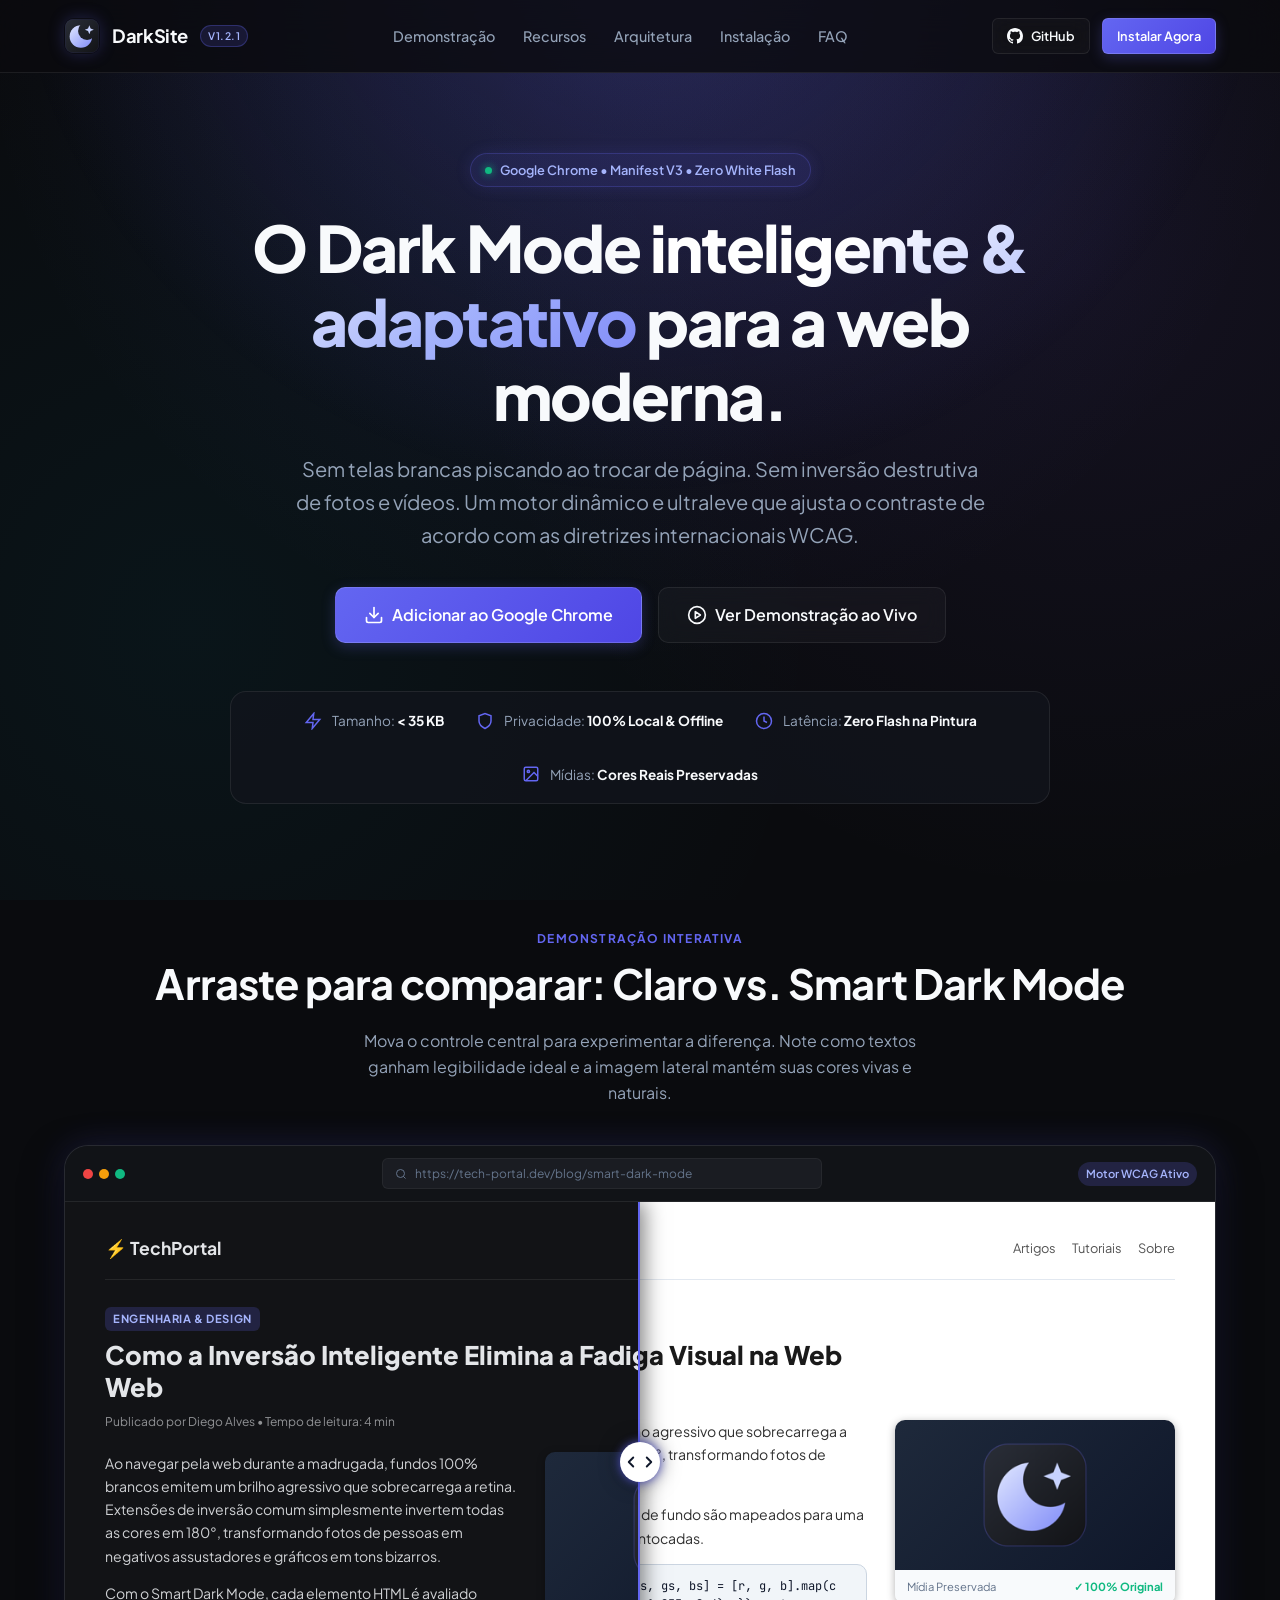
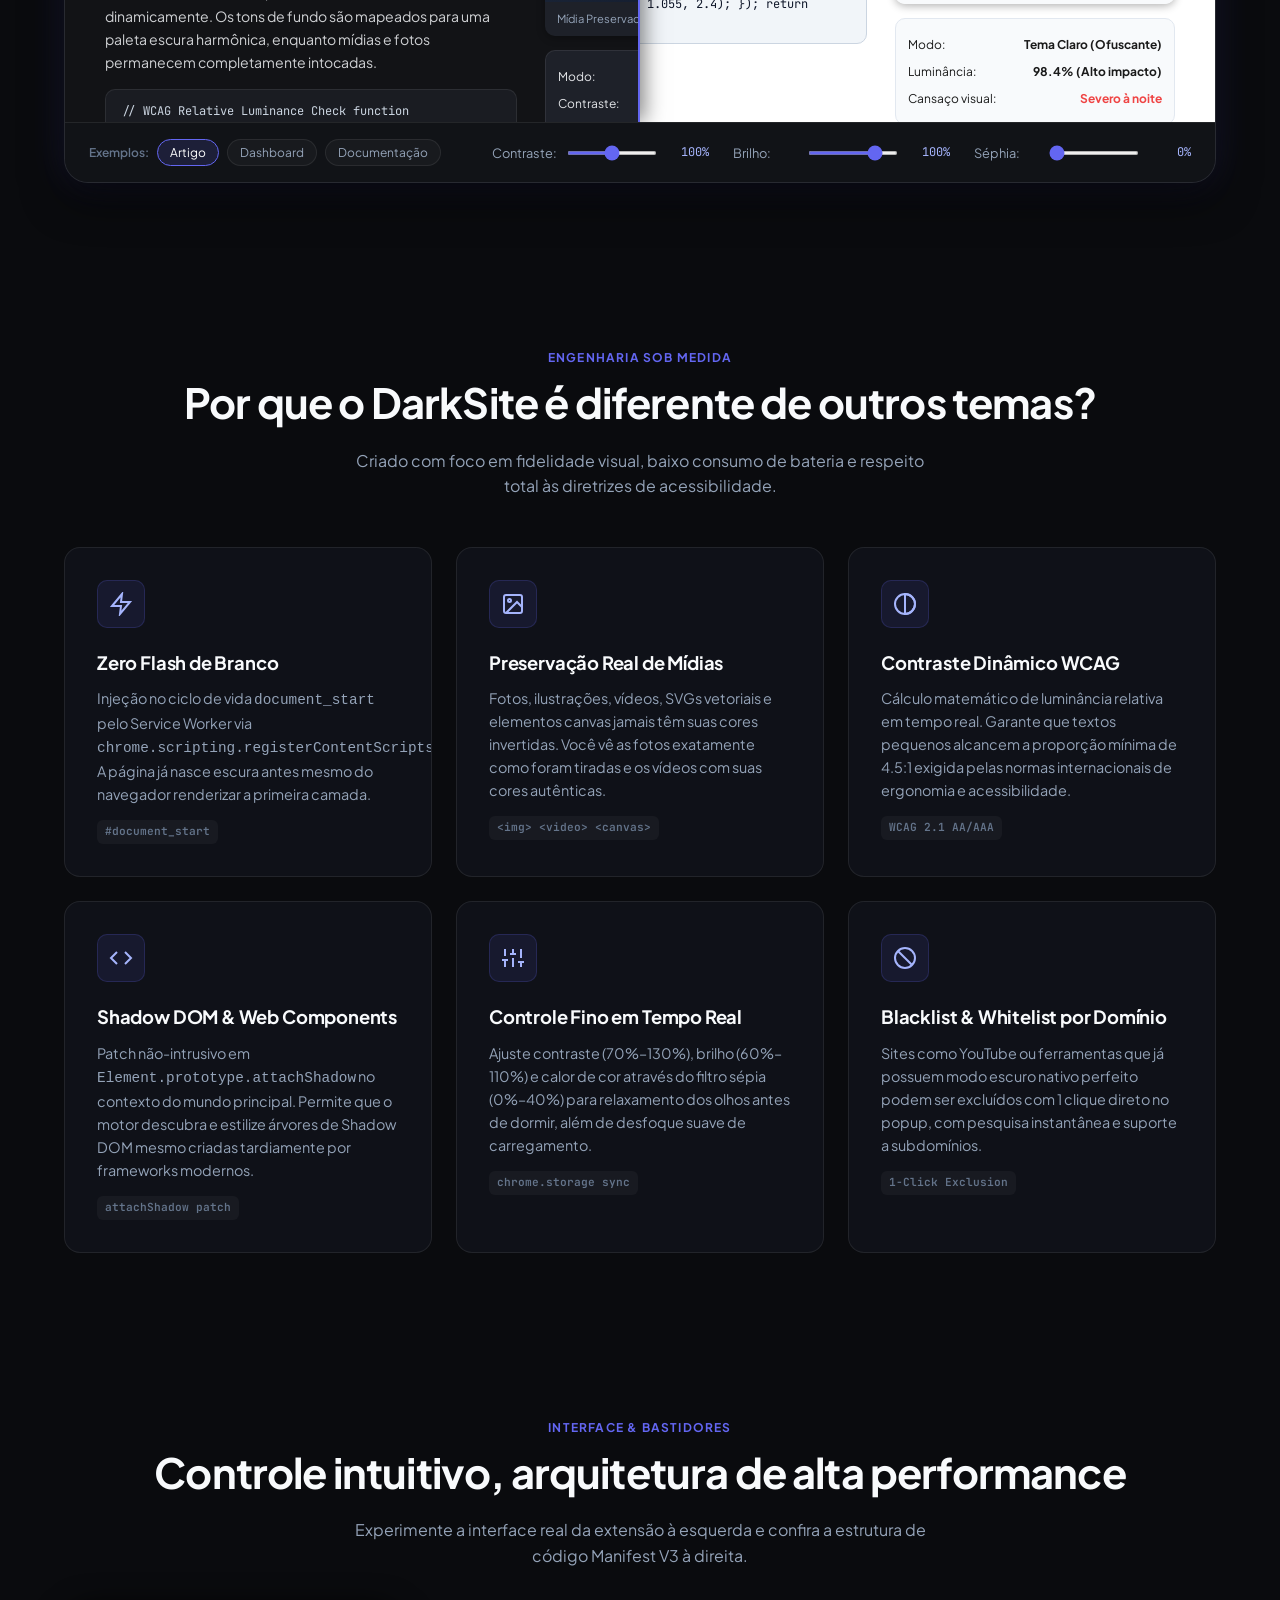
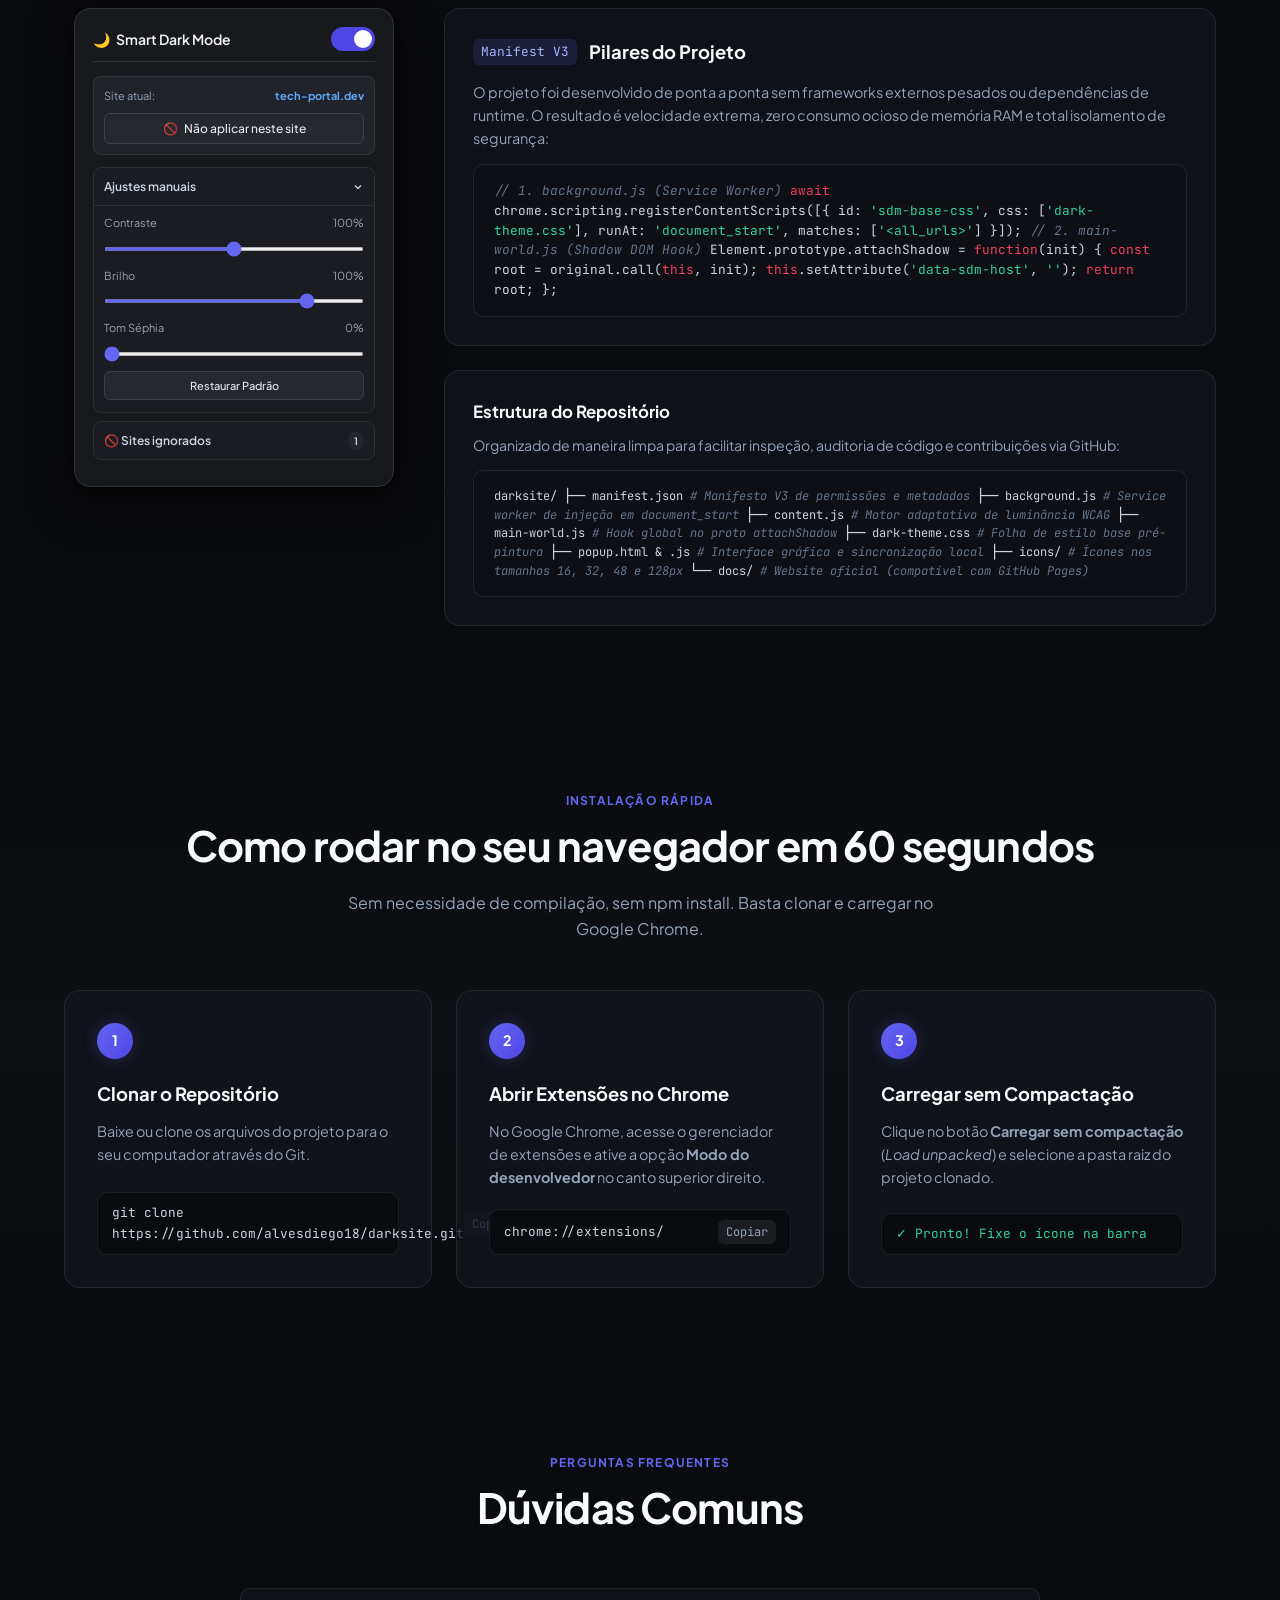
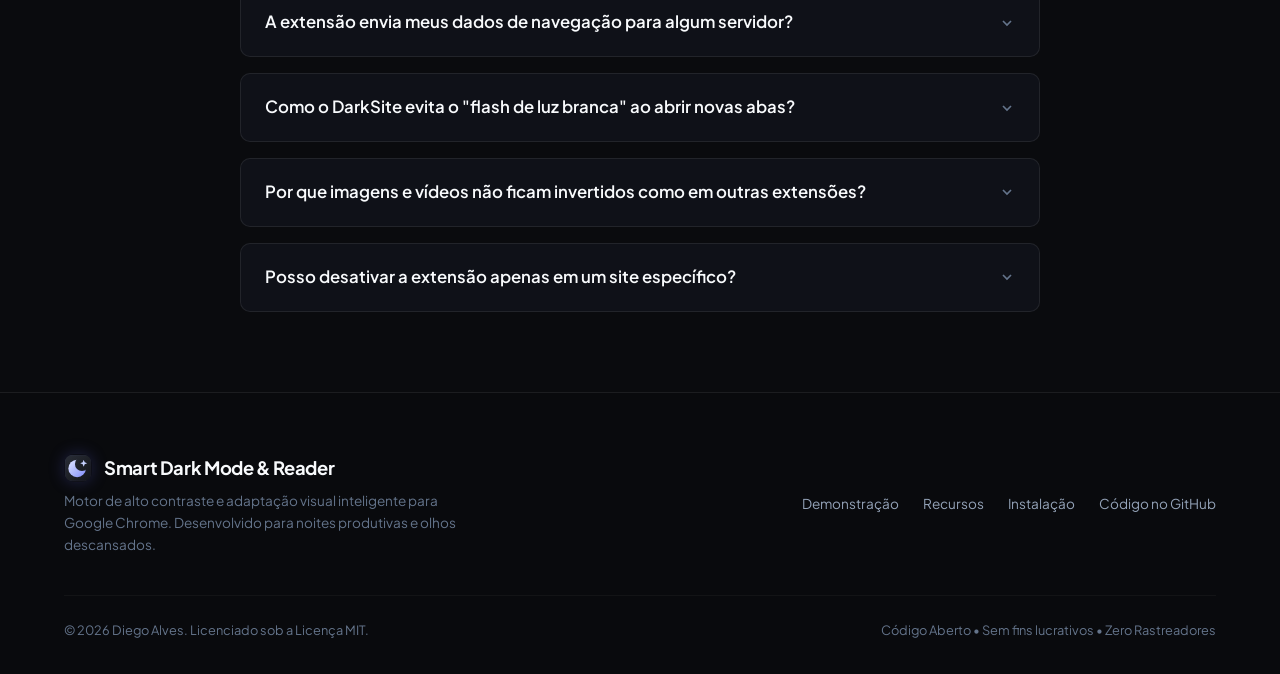
==== docs/index.html @ 8902ba66 "initial commit" ====
<!DOCTYPE html>
<html lang="pt-BR">
<head>
  <meta charset="UTF-8">
  <meta name="viewport" content="width=device-width, initial-scale=1.0">
  <title>Smart Dark Mode & Reader — O Dark Mode Inteligente para a Web</title>
  <meta name="description" content="Extensão para Google Chrome (Manifest V3) com motor de contraste adaptativo em tempo real. Preserva imagens, vídeos e mídias, garantindo conformidade WCAG e zero flash de branco.">
  <meta name="keywords" content="dark mode, chrome extension, manifest v3, modo escuro, leitor noturno, acessibilidade web, contraste wcag">
  <meta name="author" content="Diego Alves">
  <meta name="theme-color" content="#0a0b0e">

  <!-- Open Graph / Social Sharing -->
  <meta property="og:type" content="website">
  <meta property="og:title" content="Smart Dark Mode & Reader — Dark Mode Inteligente">
  <meta property="og:description" content="Navegação noturna sem agressão visual. Preserva fotos, vídeos e ícones com cores 100% naturais.">
  <meta property="og:image" content="assets/icon128.png">

  <!-- Favicon -->
  <link rel="icon" type="image/svg+xml" href="assets/icon.svg">
  <link rel="apple-touch-icon" href="assets/icon128.png">

  <!-- Typography -->
  <link rel="preconnect" href="https://fonts.googleapis.com">
  <link rel="preconnect" href="https://fonts.gstatic.com" crossorigin>
  <link href="https://fonts.googleapis.com/css2?family=JetBrains+Mono:wght@400;500;600&family=Plus+Jakarta+Sans:wght@400;500;600;700;800&display=swap" rel="stylesheet">

  <!-- Styles -->
  <link rel="stylesheet" href="styles.css">
</head>
<body>

  <!-- Ambient Light Effects -->
  <div class="ambient-glow" aria-hidden="true"></div>

  <!-- Header / Navigation -->
  <header class="site-header">
    <div class="container nav-container">
      <a href="#" class="brand-logo" aria-label="Smart Dark Mode Página Inicial">
        <img src="assets/icon.svg" alt="Ícone Smart Dark Mode" class="brand-icon">
        <span>DarkSite</span>
        <span class="brand-badge">v1.2.1</span>
      </a>

      <nav aria-label="Navegação Principal">
        <ul class="nav-links">
          <li><a href="#demo" class="nav-link">Demonstração</a></li>
          <li><a href="#recursos" class="nav-link">Recursos</a></li>
          <li><a href="#arquitetura" class="nav-link">Arquitetura</a></li>
          <li><a href="#instalacao" class="nav-link">Instalação</a></li>
          <li><a href="#faq" class="nav-link">FAQ</a></li>
        </ul>
      </nav>

      <div class="nav-actions">
        <a href="https://github.com/alvesdiego18/darksite" target="_blank" rel="noopener noreferrer" class="btn btn-secondary btn-sm" id="btn-github-nav">
          <svg width="16" height="16" viewBox="0 0 24 24" fill="currentColor" aria-hidden="true">
            <path d="M12 0C5.37 0 0 5.37 0 12c0 5.31 3.435 9.795 8.205 11.385.6.105.825-.255.825-.57 0-.285-.015-1.23-.015-2.235-3.015.555-3.795-.735-4.035-1.41-.135-.345-.72-1.41-1.23-1.695-.42-.225-1.02-.78-.015-.795.945-.015 1.62.87 1.845 1.23 1.08 1.815 2.805 1.305 3.495.99.105-.78.42-1.305.765-1.605-2.67-.3-5.46-1.335-5.46-5.925 0-1.305.465-2.385 1.23-3.225-.12-.3-.54-1.53.12-3.18 0 0 1.005-.315 3.3 1.23.96-.27 1.98-.405 3-.405s2.04.135 3 .405c2.295-1.56 3.3-1.23 3.3-1.23.66 1.65.24 2.88.12 3.18.765.84 1.23 1.905 1.23 3.225 0 4.605-2.805 5.625-5.475 5.925.435.375.81 1.095.81 2.22 0 1.605-.015 2.895-.015 3.3 0 .315.225.69.825.57A12.02 12.02 0 0024 12c0-6.63-5.37-12-12-12z"/>
          </svg>
          <span>GitHub</span>
        </a>
        <a href="#instalacao" class="btn btn-primary btn-sm" id="btn-install-nav">
          <span>Instalar Agora</span>
        </a>
      </div>
    </div>
  </header>

  <!-- Hero Section -->
  <section class="hero-section">
    <div class="container">
      <div class="pill-badge">
        <span class="pill-dot"></span>
        <span>Google Chrome • Manifest V3 • Zero White Flash</span>
      </div>

      <h1 class="hero-title">
        O Dark Mode <span class="gradient-text">inteligente & adaptativo</span> para a web moderna.
      </h1>

      <p class="hero-description">
        Sem telas brancas piscando ao trocar de página. Sem inversão destrutiva de fotos e vídeos. Um motor dinâmico e ultraleve que ajusta o contraste de acordo com as diretrizes internacionais WCAG.
      </p>

      <div class="hero-cta">
        <a href="#instalacao" class="btn btn-primary btn-lg" id="hero-btn-install">
          <svg width="20" height="20" viewBox="0 0 24 24" fill="none" stroke="currentColor" stroke-width="2" stroke-linecap="round" stroke-linejoin="round">
            <path d="M21 15v4a2 2 0 0 1-2 2H5a2 2 0 0 1-2-2v-4"></path>
            <polyline points="7 10 12 15 17 10"></polyline>
            <line x1="12" y1="15" x2="12" y2="3"></line>
          </svg>
          <span>Adicionar ao Google Chrome</span>
        </a>

        <a href="#demo" class="btn btn-secondary btn-lg" id="hero-btn-demo">
          <svg width="20" height="20" viewBox="0 0 24 24" fill="none" stroke="currentColor" stroke-width="2" stroke-linecap="round" stroke-linejoin="round">
            <circle cx="12" cy="12" r="10"></circle>
            <polygon points="10 8 16 12 10 16 10 8"></polygon>
          </svg>
          <span>Ver Demonstração ao Vivo</span>
        </a>
      </div>

      <!-- Quick Specifications Strip -->
      <div class="quick-specs">
        <div class="spec-item">
          <svg width="18" height="18" viewBox="0 0 24 24" fill="none" stroke="currentColor" stroke-width="2"><path d="M13 2L3 14h9l-1 8 10-12h-9l1-8z"/></svg>
          <span>Tamanho: <strong>&lt; 35 KB</strong></span>
        </div>
        <div class="spec-item">
          <svg width="18" height="18" viewBox="0 0 24 24" fill="none" stroke="currentColor" stroke-width="2"><path d="M12 22s8-4 8-10V5l-8-3-8 3v7c0 6 8 10 8 10z"/></svg>
          <span>Privacidade: <strong>100% Local & Offline</strong></span>
        </div>
        <div class="spec-item">
          <svg width="18" height="18" viewBox="0 0 24 24" fill="none" stroke="currentColor" stroke-width="2"><circle cx="12" cy="12" r="10"/><path d="M12 6v6l4 2"/></svg>
          <span>Latência: <strong>Zero Flash na Pintura</strong></span>
        </div>
        <div class="spec-item">
          <svg width="18" height="18" viewBox="0 0 24 24" fill="none" stroke="currentColor" stroke-width="2"><rect x="3" y="3" width="18" height="18" rx="2"/><circle cx="8.5" cy="8.5" r="1.5"/><polyline points="21 15 16 10 5 21"/></svg>
          <span>Mídias: <strong>Cores Reais Preservadas</strong></span>
        </div>
      </div>
    </div>
  </section>

  <!-- Interactive Comparison Section -->
  <section class="comparison-section" id="demo">
    <div class="container">
      <div class="section-header">
        <span class="section-tag">Demonstração Interativa</span>
        <h2 class="section-title">Arraste para comparar: Claro vs. Smart Dark Mode</h2>
        <p class="section-desc">Mova o controle central para experimentar a diferença. Note como textos ganham legibilidade ideal e a imagem lateral mantém suas cores vivas e naturais.</p>
      </div>

      <!-- Browser Preview Window -->
      <div class="preview-window">
        <div class="window-bar">
          <div class="window-dots">
            <span class="dot dot-red"></span>
            <span class="dot dot-yellow"></span>
            <span class="dot dot-green"></span>
          </div>

          <div class="window-search">
            <svg width="12" height="12" viewBox="0 0 24 24" fill="none" stroke="currentColor" stroke-width="2"><circle cx="11" cy="11" r="8"/><line x1="21" y1="21" x2="16.65" y2="16.65"/></svg>
            <span id="preview-address-bar">https://tech-portal.dev/blog/smart-dark-mode</span>
          </div>

          <div class="window-actions">
            <span class="badge-mode">Motor WCAG Ativo</span>
          </div>
        </div>

        <!-- Split Slider Container -->
        <div class="split-viewer-wrapper" id="split-wrapper">
          
          <!-- Light Layer (Original Webpage) -->
          <div class="split-layer split-layer-light" id="split-light-layer">
            <div class="mock-webpage">
              <div class="mock-nav">
                <div class="mock-logo">⚡ TechPortal</div>
                <div class="mock-links">
                  <span>Artigos</span>
                  <span>Tutoriais</span>
                  <span>Sobre</span>
                </div>
              </div>

              <div class="mock-article-header">
                <span class="mock-category" id="mock-cat-light">Engenharia & Design</span>
                <h3 class="mock-title" id="mock-title-light">Como a Inversão Inteligente Elimina a Fadiga Visual na Web</h3>
                <div class="mock-meta" id="mock-meta-light">Publicado por Diego Alves • Tempo de leitura: 4 min</div>
              </div>

              <div class="mock-grid">
                <div class="mock-main-content">
                  <p class="mock-body-text" id="mock-p1-light">
                    Ao navegar pela web durante a madrugada, fundos 100% brancos emitem um brilho agressivo que sobrecarrega a retina. Extensões de inversão comum simplesmente invertem todas as cores em 180°, transformando fotos de pessoas em negativos assustadores e gráficos em tons bizarros.
                  </p>
                  <p class="mock-body-text" id="mock-p2-light">
                    Com o Smart Dark Mode, cada elemento HTML é avaliado dinamicamente. Os tons de fundo são mapeados para uma paleta escura harmônica, enquanto mídias e fotos permanecem completamente intocadas.
                  </p>

                  <div class="mock-code-box" id="mock-code-light">
                    // WCAG Relative Luminance Check
function getLuminance(r, g, b) {
  const [rs, gs, bs] = [r, g, b].map(c => {
    c = c / 255;
    return c &lt;= 0.03928 ? c / 12.92 : Math.pow((c + 0.055) / 1.055, 2.4);
  });
  return 0.2126 * rs + 0.7152 * gs + 0.0722 * bs;
}
                  </div>
                </div>

                <div class="mock-sidebar">
                  <div class="mock-media-card">
                    <img src="assets/icon128.png" alt="Exemplo de Mídia Preservada" class="mock-photo" style="background: linear-gradient(135deg, #1e293b, #0f172a); padding: 20px; object-fit: contain;">
                    <div class="mock-photo-caption">
                      <span>Mídia Preservada</span>
                      <strong style="color: #10b981;">✓ 100% Original</strong>
                    </div>
                  </div>

                  <div class="mock-stats-box">
                    <div class="stat-row">
                      <span>Modo:</span>
                      <strong>Tema Claro (Ofuscante)</strong>
                    </div>
                    <div class="stat-row">
                      <span>Luminância:</span>
                      <strong>98.4% (Alto impacto)</strong>
                    </div>
                    <div class="stat-row">
                      <span>Cansaço visual:</span>
                      <strong style="color: #ef4444;">Severo à noite</strong>
                    </div>
                  </div>
                </div>
              </div>
            </div>
          </div>

          <!-- Dark Layer (Adapted Webpage) -->
          <div class="split-layer split-layer-dark" id="split-dark-layer">
            <div class="mock-webpage">
              <div class="mock-nav">
                <div class="mock-logo">⚡ TechPortal</div>
                <div class="mock-links">
                  <span>Artigos</span>
                  <span>Tutoriais</span>
                  <span>Sobre</span>
                </div>
              </div>

              <div class="mock-article-header">
                <span class="mock-category" id="mock-cat-dark">Engenharia & Design</span>
                <h3 class="mock-title" id="mock-title-dark">Como a Inversão Inteligente Elimina a Fadiga Visual na Web</h3>
                <div class="mock-meta" id="mock-meta-dark">Publicado por Diego Alves • Tempo de leitura: 4 min</div>
              </div>

              <div class="mock-grid">
                <div class="mock-main-content">
                  <p class="mock-body-text" id="mock-p1-dark">
                    Ao navegar pela web durante a madrugada, fundos 100% brancos emitem um brilho agressivo que sobrecarrega a retina. Extensões de inversão comum simplesmente invertem todas as cores em 180°, transformando fotos de pessoas em negativos assustadores e gráficos em tons bizarros.
                  </p>
                  <p class="mock-body-text" id="mock-p2-dark">
                    Com o Smart Dark Mode, cada elemento HTML é avaliado dinamicamente. Os tons de fundo são mapeados para uma paleta escura harmônica, enquanto mídias e fotos permanecem completamente intocadas.
                  </p>

                  <div class="mock-code-box" id="mock-code-dark">
                    // WCAG Relative Luminance Check
function getLuminance(r, g, b) {
  const [rs, gs, bs] = [r, g, b].map(c => {
    c = c / 255;
    return c &lt;= 0.03928 ? c / 12.92 : Math.pow((c + 0.055) / 1.055, 2.4);
  });
  return 0.2126 * rs + 0.7152 * gs + 0.0722 * bs;
}
                  </div>
                </div>

                <div class="mock-sidebar">
                  <div class="mock-media-card">
                    <img src="assets/icon128.png" alt="Exemplo de Mídia Preservada" class="mock-photo" style="background: linear-gradient(135deg, #1e293b, #0f172a); padding: 20px; object-fit: contain;">
                    <div class="mock-photo-caption">
                      <span>Mídia Preservada</span>
                      <strong style="color: #10b981;">✓ 100% Original</strong>
                    </div>
                  </div>

                  <div class="mock-stats-box">
                    <div class="stat-row">
                      <span>Modo:</span>
                      <strong style="color: #818cf8;">Smart Dark Mode</strong>
                    </div>
                    <div class="stat-row">
                      <span>Contraste:</span>
                      <strong style="color: #34d399;">WCAG AAA 7.2:1</strong>
                    </div>
                    <div class="stat-row">
                      <span>Cansaço visual:</span>
                      <strong style="color: #10b981;">Zero fadiga</strong>
                    </div>
                  </div>
                </div>
              </div>
            </div>
          </div>

          <!-- Split Slider Drag Handle -->
          <div class="split-handle" id="split-handle">
            <div class="handle-button" aria-label="Arraste para comparar" title="Arraste para comparar">
              <svg width="18" height="18" viewBox="0 0 24 24" fill="none" stroke="currentColor" stroke-width="2.5" stroke-linecap="round" stroke-linejoin="round">
                <polyline points="15 18 9 12 15 6"></polyline>
              </svg>
              <svg width="18" height="18" viewBox="0 0 24 24" fill="none" stroke="currentColor" stroke-width="2.5" stroke-linecap="round" stroke-linejoin="round">
                <polyline points="9 18 15 12 9 6"></polyline>
              </svg>
            </div>
          </div>

        </div>

        <!-- Live Tuning Bar (Mirroring the Extension) -->
        <div class="demo-tuning-panel">
          <div class="demo-presets">
            <span style="font-size: 0.75rem; color: var(--text-muted); font-weight: 600;">Exemplos:</span>
            <button class="preset-chip active" data-preset="article">Artigo</button>
            <button class="preset-chip" data-preset="dashboard">Dashboard</button>
            <button class="preset-chip" data-preset="docs">Documentação</button>
          </div>

          <div class="tuning-controls">
            <div class="tuning-item">
              <span>Contraste:</span>
              <input type="range" id="demo-contrast" min="70" max="130" value="100" aria-label="Ajustar contraste">
              <span class="val-badge" id="demo-val-contrast">100%</span>
            </div>

            <div class="tuning-item">
              <span>Brilho:</span>
              <input type="range" id="demo-brightness" min="60" max="110" value="100" aria-label="Ajustar brilho">
              <span class="val-badge" id="demo-val-brightness">100%</span>
            </div>

            <div class="tuning-item">
              <span>Séphia:</span>
              <input type="range" id="demo-sepia" min="0" max="40" value="0" aria-label="Ajustar tom sépia">
              <span class="val-badge" id="demo-val-sepia">0%</span>
            </div>
          </div>
        </div>
      </div>
    </div>
  </section>

  <!-- Feature Grid -->
  <section class="features-section" id="recursos">
    <div class="container">
      <div class="section-header">
        <span class="section-tag">Engenharia Sob Medida</span>
        <h2 class="section-title">Por que o DarkSite é diferente de outros temas?</h2>
        <p class="section-desc">Criado com foco em fidelidade visual, baixo consumo de bateria e respeito total às diretrizes de acessibilidade.</p>
      </div>

      <div class="features-grid">
        <!-- Feature 1 -->
        <div class="feature-card">
          <div class="feature-icon-wrapper">
            <svg width="24" height="24" viewBox="0 0 24 24" fill="none" stroke="currentColor" stroke-width="2"><path d="M13 2L3 14h9l-1 8 10-12h-9l1-8z"/></svg>
          </div>
          <h3 class="feature-title">Zero Flash de Branco</h3>
          <p class="feature-text">Injeção no ciclo de vida <code>document_start</code> pelo Service Worker via <code>chrome.scripting.registerContentScripts</code>. A página já nasce escura antes mesmo do navegador renderizar a primeira camada.</p>
          <span class="feature-badge-mini">#document_start</span>
        </div>

        <!-- Feature 2 -->
        <div class="feature-card">
          <div class="feature-icon-wrapper">
            <svg width="24" height="24" viewBox="0 0 24 24" fill="none" stroke="currentColor" stroke-width="2"><rect x="3" y="3" width="18" height="18" rx="2"/><circle cx="8.5" cy="8.5" r="1.5"/><polyline points="21 15 16 10 5 21"/></svg>
          </div>
          <h3 class="feature-title">Preservação Real de Mídias</h3>
          <p class="feature-text">Fotos, ilustrações, vídeos, SVGs vetoriais e elementos canvas jamais têm suas cores invertidas. Você vê as fotos exatamente como foram tiradas e os vídeos com suas cores autênticas.</p>
          <span class="feature-badge-mini">&lt;img&gt; &lt;video&gt; &lt;canvas&gt;</span>
        </div>

        <!-- Feature 3 -->
        <div class="feature-card">
          <div class="feature-icon-wrapper">
            <svg width="24" height="24" viewBox="0 0 24 24" fill="none" stroke="currentColor" stroke-width="2"><circle cx="12" cy="12" r="10"/><path d="M12 2a10 10 0 0 1 0 20z"/></svg>
          </div>
          <h3 class="feature-title">Contraste Dinâmico WCAG</h3>
          <p class="feature-text">Cálculo matemático de luminância relativa em tempo real. Garante que textos pequenos alcancem a proporção mínima de 4.5:1 exigida pelas normas internacionais de ergonomia e acessibilidade.</p>
          <span class="feature-badge-mini">WCAG 2.1 AA/AAA</span>
        </div>

        <!-- Feature 4 -->
        <div class="feature-card">
          <div class="feature-icon-wrapper">
            <svg width="24" height="24" viewBox="0 0 24 24" fill="none" stroke="currentColor" stroke-width="2"><polyline points="16 18 22 12 16 6"/><polyline points="8 6 2 12 8 18"/></svg>
          </div>
          <h3 class="feature-title">Shadow DOM &amp; Web Components</h3>
          <p class="feature-text">Patch não-intrusivo em <code>Element.prototype.attachShadow</code> no contexto do mundo principal. Permite que o motor descubra e estilize árvores de Shadow DOM mesmo criadas tardiamente por frameworks modernos.</p>
          <span class="feature-badge-mini">attachShadow patch</span>
        </div>

        <!-- Feature 5 -->
        <div class="feature-card">
          <div class="feature-icon-wrapper">
            <svg width="24" height="24" viewBox="0 0 24 24" fill="none" stroke="currentColor" stroke-width="2"><line x1="4" y1="21" x2="4" y2="14"/><line x1="4" y1="10" x2="4" y2="3"/><line x1="12" y1="21" x2="12" y2="12"/><line x1="12" y1="8" x2="12" y2="3"/><line x1="20" y1="21" x2="20" y2="16"/><line x1="20" y1="12" x2="20" y2="3"/><line x1="1" y1="14" x2="7" y2="14"/><line x1="9" y1="8" x2="15" y2="8"/><line x1="17" y1="16" x2="23" y2="16"/></svg>
          </div>
          <h3 class="feature-title">Controle Fino em Tempo Real</h3>
          <p class="feature-text">Ajuste contraste (70%–130%), brilho (60%–110%) e calor de cor através do filtro sépia (0%–40%) para relaxamento dos olhos antes de dormir, além de desfoque suave de carregamento.</p>
          <span class="feature-badge-mini">chrome.storage sync</span>
        </div>

        <!-- Feature 6 -->
        <div class="feature-card">
          <div class="feature-icon-wrapper">
            <svg width="24" height="24" viewBox="0 0 24 24" fill="none" stroke="currentColor" stroke-width="2"><circle cx="12" cy="12" r="10"/><line x1="4.93" y1="4.93" x2="19.07" y2="19.07"/></svg>
          </div>
          <h3 class="feature-title">Blacklist &amp; Whitelist por Domínio</h3>
          <p class="feature-text">Sites como YouTube ou ferramentas que já possuem modo escuro nativo perfeito podem ser excluídos com 1 clique direto no popup, com pesquisa instantânea e suporte a subdomínios.</p>
          <span class="feature-badge-mini">1-Click Exclusion</span>
        </div>
      </div>
    </div>
  </section>

  <!-- Interactive Popup & Architecture Section -->
  <section class="showcase-interactive-section" id="arquitetura">
    <div class="container">
      <div class="section-header">
        <span class="section-tag">Interface &amp; Bastidores</span>
        <h2 class="section-title">Controle intuitivo, arquitetura de alta performance</h2>
        <p class="section-desc">Experimente a interface real da extensão à esquerda e confira a estrutura de código Manifest V3 à direita.</p>
      </div>

      <div class="dual-showcase-grid">
        <!-- Interactive Popup Mockup -->
        <div class="popup-mockup-wrapper">
          <div class="popup-container">
            <div class="popup-header">
              <div class="popup-title">
                <span>🌙</span> Smart Dark Mode
              </div>
              <label class="switch">
                <input type="checkbox" id="mock-toggle-enabled" checked>
                <span class="slider-toggle"></span>
              </label>
            </div>

            <div class="popup-site-bar">
              <div class="popup-site-row">
                <span style="color: #94a3b8;">Site atual:</span>
                <strong id="mock-site-hostname" style="color: #60a5fa; max-width: 170px; overflow: hidden; text-overflow: ellipsis; white-space: nowrap;">tech-portal.dev</strong>
              </div>
              <button class="popup-btn-site" id="mock-btn-toggle-site">
                <span id="mock-btn-site-icon">🚫</span>
                <span id="mock-btn-site-text">Não aplicar neste site</span>
              </button>
            </div>

            <details class="popup-accordion" open>
              <summary>
                <span>Ajustes manuais</span>
                <svg width="12" height="12" viewBox="0 0 24 24" fill="none" stroke="currentColor" stroke-width="2.5"><path d="m6 9 6 6 6-6"/></svg>
              </summary>
              <div class="popup-accordion-body">
                <div class="popup-slider-row">
                  <div class="popup-slider-header">
                    <span>Contraste</span>
                    <span id="mock-val-contrast">100%</span>
                  </div>
                  <input type="range" id="mock-pop-contrast" min="70" max="130" value="100">
                </div>

                <div class="popup-slider-row">
                  <div class="popup-slider-header">
                    <span>Brilho</span>
                    <span id="mock-val-brightness">100%</span>
                  </div>
                  <input type="range" id="mock-pop-brightness" min="60" max="110" value="100">
                </div>

                <div class="popup-slider-row">
                  <div class="popup-slider-header">
                    <span>Tom Séphia</span>
                    <span id="mock-val-sepia">0%</span>
                  </div>
                  <input type="range" id="mock-pop-sepia" min="0" max="40" value="0">
                </div>

                <button class="popup-btn-site" id="mock-btn-reset" style="margin-top: 6px; font-size: 11px;">Restaurar Padrão</button>
              </div>
            </details>

            <details class="popup-accordion">
              <summary>
                <span>🚫 Sites ignorados</span>
                <span style="font-size: 10px; background: #23262e; padding: 1px 6px; border-radius: 8px;">1</span>
              </summary>
              <div class="popup-accordion-body">
                <div style="font-size: 11px; padding: 6px 8px; background: #23262e; border-radius: 4px; display: flex; justify-content: space-between; align-items: center;">
                  <span>youtube.com</span>
                  <span style="color: #ef4444; cursor: pointer;">✕</span>
                </div>
              </div>
            </details>
          </div>
        </div>

        <!-- Technical Architecture Overview -->
        <div class="arch-content">
          <div class="arch-card">
            <div class="arch-header">
              <span class="arch-tag">Manifest V3</span>
              <h3 style="font-size: 1.15rem; font-weight: 700;">Pilares do Projeto</h3>
            </div>
            <p style="font-size: 0.9rem; color: var(--text-secondary); line-height: 1.6;">
              O projeto foi desenvolvido de ponta a ponta sem frameworks externos pesados ou dependências de runtime. O resultado é velocidade extrema, zero consumo ocioso de memória RAM e total isolamento de segurança:
            </p>

            <div class="arch-code-block">
<span class="token-comment">// 1. background.js (Service Worker)</span>
<span class="token-keyword">await</span> chrome.scripting.registerContentScripts([{
  id: <span class="token-string">'sdm-base-css'</span>,
  css: [<span class="token-string">'dark-theme.css'</span>],
  runAt: <span class="token-string">'document_start'</span>,
  matches: [<span class="token-string">'&lt;all_urls&gt;'</span>]
}]);

<span class="token-comment">// 2. main-world.js (Shadow DOM Hook)</span>
Element.prototype.attachShadow = <span class="token-keyword">function</span>(init) {
  <span class="token-keyword">const</span> root = original.call(<span class="token-keyword">this</span>, init);
  <span class="token-keyword">this</span>.setAttribute(<span class="token-string">'data-sdm-host'</span>, <span class="token-string">''</span>);
  <span class="token-keyword">return</span> root;
};
            </div>
          </div>

          <div class="arch-card">
            <h3 style="font-size: 1.05rem; font-weight: 700; margin-bottom: 8px;">Estrutura do Repositório</h3>
            <p style="font-size: 0.88rem; color: var(--text-secondary);">
              Organizado de maneira limpa para facilitar inspeção, auditoria de código e contribuições via GitHub:
            </p>
            <div class="arch-code-block" style="font-size: 0.75rem;">
darksite/
├── manifest.json       <span class="token-comment"># Manifesto V3 de permissões e metadados</span>
├── background.js       <span class="token-comment"># Service worker de injeção em document_start</span>
├── content.js          <span class="token-comment"># Motor adaptativo de luminância WCAG</span>
├── main-world.js       <span class="token-comment"># Hook global no proto attachShadow</span>
├── dark-theme.css      <span class="token-comment"># Folha de estilo base pré-pintura</span>
├── popup.html &amp; .js    <span class="token-comment"># Interface gráfica e sincronização local</span>
├── icons/              <span class="token-comment"># Ícones nos tamanhos 16, 32, 48 e 128px</span>
└── docs/               <span class="token-comment"># Website oficial (compatível com GitHub Pages)</span>
            </div>
          </div>
        </div>
      </div>
    </div>
  </section>

  <!-- Installation Steps -->
  <section class="install-section" id="instalacao">
    <div class="container">
      <div class="section-header">
        <span class="section-tag">Instalação Rápida</span>
        <h2 class="section-title">Como rodar no seu navegador em 60 segundos</h2>
        <p class="section-desc">Sem necessidade de compilação, sem npm install. Basta clonar e carregar no Google Chrome.</p>
      </div>

      <div class="install-steps-grid">
        <!-- Step 1 -->
        <div class="step-card">
          <div class="step-number">1</div>
          <h3 class="step-title">Clonar o Repositório</h3>
          <p class="step-desc">Baixe ou clone os arquivos do projeto para o seu computador através do Git.</p>
          <div class="code-box-action">
            <span id="cmd-clone">git clone https://github.com/alvesdiego18/darksite.git</span>
            <button class="btn-copy-code" data-copy-target="cmd-clone" title="Copiar comando">Copiar</button>
          </div>
        </div>

        <!-- Step 2 -->
        <div class="step-card">
          <div class="step-number">2</div>
          <h3 class="step-title">Abrir Extensões no Chrome</h3>
          <p class="step-desc">No Google Chrome, acesse o gerenciador de extensões e ative a opção <strong>Modo do desenvolvedor</strong> no canto superior direito.</p>
          <div class="code-box-action">
            <span id="cmd-chrome-url">chrome://extensions/</span>
            <button class="btn-copy-code" data-copy-target="cmd-chrome-url" title="Copiar endereço">Copiar</button>
          </div>
        </div>

        <!-- Step 3 -->
        <div class="step-card">
          <div class="step-number">3</div>
          <h3 class="step-title">Carregar sem Compactação</h3>
          <p class="step-desc">Clique no botão <strong>Carregar sem compactação</strong> (<em>Load unpacked</em>) e selecione a pasta raiz do projeto clonado.</p>
          <div class="code-box-action">
            <span style="color: #34d399;">✓ Pronto! Fixe o ícone na barra</span>
          </div>
        </div>
      </div>
    </div>
  </section>

  <!-- FAQ Section -->
  <section class="faq-section" id="faq">
    <div class="container">
      <div class="section-header">
        <span class="section-tag">Perguntas Frequentes</span>
        <h2 class="section-title">Dúvidas Comuns</h2>
      </div>

      <div class="faq-list">
        <details class="faq-item">
          <summary class="faq-question">
            <span>A extensão envia meus dados de navegação para algum servidor?</span>
            <svg class="faq-icon" width="16" height="16" viewBox="0 0 24 24" fill="none" stroke="currentColor" stroke-width="2.5"><path d="m6 9 6 6 6-6"/></svg>
          </summary>
          <div class="faq-answer">
            <strong>Não!</strong> O DarkSite é 100% privado e opera totalmente offline dentro do seu próprio navegador. Suas preferências de brilho, contraste e sites ignorados são armazenadas estritamente no seu computador através da API <code>chrome.storage.local</code>. Não há nenhum serviço de telemetria ou rastreamento.
          </div>
        </details>

        <details class="faq-item">
          <summary class="faq-question">
            <span>Como o DarkSite evita o "flash de luz branca" ao abrir novas abas?</span>
            <svg class="faq-icon" width="16" height="16" viewBox="0 0 24 24" fill="none" stroke="currentColor" stroke-width="2.5"><path d="m6 9 6 6 6-6"/></svg>
          </summary>
          <div class="faq-answer">
            Extensões convencionais esperam a página carregar (<code>document_idle</code>) para aplicar estilos, o que resulta na tela branca ofuscante. O DarkSite utiliza a API <code>chrome.scripting.registerContentScripts</code> para registrar a folha de estilo escura antes do HTML ser interpretado (<code>document_start</code>), garantindo que a base escura esteja ativa na pintura zero.
          </div>
        </details>

        <details class="faq-item">
          <summary class="faq-question">
            <span>Por que imagens e vídeos não ficam invertidos como em outras extensões?</span>
            <svg class="faq-icon" width="16" height="16" viewBox="0 0 24 24" fill="none" stroke="currentColor" stroke-width="2.5"><path d="m6 9 6 6 6-6"/></svg>
          </summary>
          <div class="faq-answer">
            Em vez de aplicar um filtro de CSS <code>filter: invert(1)</code> indiscriminado na tag <code>&lt;html&gt;</code>, o motor do DarkSite analisa árvore por árvore. Tags como <code>&lt;img&gt;</code>, <code>&lt;video&gt;</code>, <code>&lt;picture&gt;</code>, <code>&lt;canvas&gt;</code> e <code>&lt;svg&gt;</code> são preservadas intocadas.
          </div>
        </details>

        <details class="faq-item">
          <summary class="faq-question">
            <span>Posso desativar a extensão apenas em um site específico?</span>
            <svg class="faq-icon" width="16" height="16" viewBox="0 0 24 24" fill="none" stroke="currentColor" stroke-width="2.5"><path d="m6 9 6 6 6-6"/></svg>
          </summary>
          <div class="faq-answer">
            Sim! Basta abrir o popup da extensão e clicar no botão "Não aplicar neste site". O domínio é adicionado instantaneamente à sua lista de exclusão (Blacklist), e você também pode pesquisar e gerenciar todos os sites ignorados no painel de configurações.
          </div>
        </details>
      </div>
    </div>
  </section>

  <!-- Footer -->
  <footer class="site-footer">
    <div class="container">
      <div class="footer-top">
        <div class="footer-brand">
          <div class="brand-logo">
            <img src="assets/icon.svg" alt="Ícone DarkSite" class="brand-icon" style="width: 28px; height: 28px;">
            <span>Smart Dark Mode &amp; Reader</span>
          </div>
          <p class="footer-desc">
            Motor de alto contraste e adaptação visual inteligente para Google Chrome. Desenvolvido para noites produtivas e olhos descansados.
          </p>
        </div>

        <div class="footer-links">
          <a href="#demo" class="footer-link">Demonstração</a>
          <a href="#recursos" class="footer-link">Recursos</a>
          <a href="#instalacao" class="footer-link">Instalação</a>
          <a href="https://github.com/alvesdiego18/darksite" target="_blank" rel="noopener noreferrer" class="footer-link">Código no GitHub</a>
        </div>
      </div>

      <div class="footer-bottom">
        <span>© 2026 Diego Alves. Licenciado sob a Licença MIT.</span>
        <span>Código Aberto • Sem fins lucrativos • Zero Rastreadores</span>
      </div>
    </div>
  </footer>

  <!-- Toast Notification Container -->
  <div id="toast-notice" class="toast-notice" role="status" aria-live="polite"></div>

  <!-- Scripts -->
  <script src="app.js"></script>
</body>
</html>
---- docs/styles.css ----
/* ==========================================================================
   DarkSite - Modern Minimalist Design System
   Smart Dark Mode & Reader Showcase Website
   ========================================================================== */

:root {
  --bg-primary: #0a0b0e;
  --bg-secondary: #111318;
  --bg-card: rgba(18, 21, 28, 0.75);
  --bg-card-hover: rgba(24, 28, 38, 0.9);
  --bg-glass: rgba(255, 255, 255, 0.03);
  --bg-glass-active: rgba(255, 255, 255, 0.07);

  --border-subtle: rgba(255, 255, 255, 0.08);
  --border-hover: rgba(99, 102, 241, 0.35);
  --border-active: #6366f1;

  --text-primary: #f8fafc;
  --text-secondary: #94a3b8;
  --text-muted: #64748b;
  --text-accent: #a5b4fc;

  --primary: #6366f1;
  --primary-hover: #4f46e5;
  --primary-glow: rgba(99, 102, 241, 0.25);
  --accent-purple: #8b5cf6;
  --accent-cyan: #06b6d4;
  --accent-emerald: #10b981;

  --font-sans: 'Plus Jakarta Sans', -apple-system, BlinkMacSystemFont, "Segoe UI", Roboto, sans-serif;
  --font-mono: 'JetBrains Mono', ui-monospace, SFMono-Regular, Menlo, Monaco, monospace;

  --radius-sm: 6px;
  --radius-md: 10px;
  --radius-lg: 16px;
  --radius-xl: 24px;
  --radius-full: 9999px;

  --shadow-sm: 0 2px 8px rgba(0, 0, 0, 0.3);
  --shadow-md: 0 8px 24px rgba(0, 0, 0, 0.45);
  --shadow-lg: 0 16px 40px rgba(0, 0, 0, 0.6);
  --shadow-glow: 0 0 35px rgba(99, 102, 241, 0.2);

  --transition-fast: 0.15s ease;
  --transition-normal: 0.25s cubic-bezier(0.16, 1, 0.3, 1);
  --transition-smooth: 0.4s cubic-bezier(0.16, 1, 0.3, 1);
}

/* Base Reset & Global Rules */
*, *::before, *::after {
  box-sizing: border-box;
  margin: 0;
  padding: 0;
}

html {
  scroll-behavior: smooth;
  font-size: 16px;
  background-color: var(--bg-primary);
  color: var(--text-primary);
  -webkit-font-smoothing: antialiased;
  -moz-osx-font-smoothing: grayscale;
}

body {
  font-family: var(--font-sans);
  line-height: 1.6;
  overflow-x: hidden;
  position: relative;
  background-color: var(--bg-primary);
  background-image: 
    radial-gradient(circle at 50% 0%, rgba(99, 102, 241, 0.12) 0%, transparent 60%),
    radial-gradient(circle at 85% 30%, rgba(139, 92, 246, 0.08) 0%, transparent 50%),
    radial-gradient(circle at 15% 70%, rgba(6, 182, 212, 0.06) 0%, transparent 50%);
  background-attachment: fixed;
}

a {
  color: inherit;
  text-decoration: none;
}

button {
  font-family: inherit;
  cursor: pointer;
  border: none;
  background: none;
}

/* Ambient Background Canvas Glow */
.ambient-glow {
  position: fixed;
  top: 0;
  left: 0;
  right: 0;
  height: 500px;
  background: radial-gradient(ellipse at 50% -20%, rgba(99, 102, 241, 0.25), transparent 70%);
  pointer-events: none;
  z-index: 0;
}

/* Container */
.container {
  width: 100%;
  max-width: 1200px;
  margin: 0 auto;
  padding: 0 24px;
  position: relative;
  z-index: 1;
}

/* Header & Nav */
.site-header {
  position: sticky;
  top: 0;
  z-index: 100;
  backdrop-filter: blur(20px);
  -webkit-backdrop-filter: blur(20px);
  background: rgba(10, 11, 14, 0.8);
  border-bottom: 1px solid var(--border-subtle);
  transition: border-color var(--transition-normal);
}

.nav-container {
  display: flex;
  align-items: center;
  justify-content: space-between;
  height: 72px;
}

.brand-logo {
  display: flex;
  align-items: center;
  gap: 12px;
  font-weight: 700;
  font-size: 1.15rem;
  letter-spacing: -0.02em;
}

.brand-icon {
  width: 36px;
  height: 36px;
  border-radius: var(--radius-md);
  box-shadow: 0 0 16px var(--primary-glow);
  transition: transform var(--transition-normal);
}

.brand-logo:hover .brand-icon {
  transform: rotate(-8deg) scale(1.05);
}

.brand-badge {
  font-size: 0.65rem;
  font-weight: 600;
  text-transform: uppercase;
  letter-spacing: 0.05em;
  padding: 2px 7px;
  background: rgba(99, 102, 241, 0.15);
  border: 1px solid rgba(99, 102, 241, 0.3);
  color: var(--text-accent);
  border-radius: var(--radius-full);
}

.nav-links {
  display: flex;
  align-items: center;
  gap: 28px;
  list-style: none;
}

.nav-link {
  font-size: 0.9rem;
  font-weight: 500;
  color: var(--text-secondary);
  transition: color var(--transition-fast);
}

.nav-link:hover {
  color: var(--text-primary);
}

.nav-actions {
  display: flex;
  align-items: center;
  gap: 12px;
}

/* Buttons */
.btn {
  display: inline-flex;
  align-items: center;
  justify-content: center;
  gap: 8px;
  padding: 10px 18px;
  border-radius: var(--radius-md);
  font-size: 0.875rem;
  font-weight: 600;
  transition: all var(--transition-normal);
  white-space: nowrap;
}

.btn-primary {
  background: linear-gradient(135deg, #6366f1 0%, #4f46e5 100%);
  color: #ffffff;
  box-shadow: 0 4px 14px var(--primary-glow);
  border: 1px solid rgba(255, 255, 255, 0.15);
}

.btn-primary:hover {
  background: linear-gradient(135deg, #7175f5 0%, #5850ec 100%);
  box-shadow: 0 6px 20px rgba(99, 102, 241, 0.4);
  transform: translateY(-1px);
}

.btn-secondary {
  background: var(--bg-glass);
  color: var(--text-primary);
  border: 1px solid var(--border-subtle);
  backdrop-filter: blur(10px);
}

.btn-secondary:hover {
  background: var(--bg-glass-active);
  border-color: rgba(255, 255, 255, 0.2);
  transform: translateY(-1px);
}

.btn-sm {
  padding: 7px 14px;
  font-size: 0.8rem;
  border-radius: var(--radius-sm);
}

.btn-lg {
  padding: 14px 28px;
  font-size: 1rem;
  border-radius: var(--radius-md);
}

/* Hero Section */
.hero-section {
  padding: 80px 0 60px;
  text-align: center;
  position: relative;
}

.pill-badge {
  display: inline-flex;
  align-items: center;
  gap: 8px;
  padding: 6px 14px;
  background: rgba(99, 102, 241, 0.1);
  border: 1px solid rgba(99, 102, 241, 0.25);
  border-radius: var(--radius-full);
  font-size: 0.8rem;
  font-weight: 600;
  color: var(--text-accent);
  margin-bottom: 24px;
  box-shadow: 0 0 16px rgba(99, 102, 241, 0.15);
}

.pill-dot {
  width: 7px;
  height: 7px;
  background-color: var(--accent-emerald);
  border-radius: 50%;
  box-shadow: 0 0 8px var(--accent-emerald);
  animation: pulse-dot 2s infinite ease-in-out;
}

@keyframes pulse-dot {
  0%, 100% { opacity: 1; transform: scale(1); }
  50% { opacity: 0.5; transform: scale(0.85); }
}

.hero-title {
  font-size: clamp(2.4rem, 5vw, 4.2rem);
  font-weight: 800;
  line-height: 1.15;
  letter-spacing: -0.03em;
  margin-bottom: 20px;
  max-width: 900px;
  margin-left: auto;
  margin-right: auto;
}

.hero-title .gradient-text {
  background: linear-gradient(135deg, #ffffff 30%, #a5b4fc 70%, #818cf8 100%);
  -webkit-background-clip: text;
  -webkit-text-fill-color: transparent;
}

.hero-description {
  font-size: clamp(1.05rem, 2vw, 1.25rem);
  color: var(--text-secondary);
  max-width: 700px;
  margin: 0 auto 36px;
  line-height: 1.65;
}

.hero-cta {
  display: flex;
  align-items: center;
  justify-content: center;
  gap: 16px;
  flex-wrap: wrap;
  margin-bottom: 48px;
}

.quick-specs {
  display: flex;
  align-items: center;
  justify-content: center;
  gap: 32px;
  flex-wrap: wrap;
  padding: 18px 24px;
  background: var(--bg-card);
  border: 1px solid var(--border-subtle);
  border-radius: var(--radius-lg);
  max-width: 820px;
  margin: 0 auto;
}

.spec-item {
  display: flex;
  align-items: center;
  gap: 10px;
  font-size: 0.85rem;
  color: var(--text-secondary);
}

.spec-item svg {
  color: var(--primary);
  flex-shrink: 0;
}

.spec-item strong {
  color: var(--text-primary);
}

/* ==========================================================================
   Interactive Split Comparison Section
   ========================================================================== */
.comparison-section {
  padding: 60px 0 80px;
}

.section-header {
  text-align: center;
  margin-bottom: 40px;
}

.section-tag {
  text-transform: uppercase;
  font-size: 0.75rem;
  font-weight: 700;
  letter-spacing: 0.1em;
  color: var(--primary);
  margin-bottom: 8px;
}

.section-title {
  font-size: clamp(1.8rem, 3.5vw, 2.6rem);
  font-weight: 700;
  letter-spacing: -0.02em;
  margin-bottom: 12px;
}

.section-desc {
  font-size: 1rem;
  color: var(--text-secondary);
  max-width: 600px;
  margin: 0 auto;
}

/* Comparison Window */
.preview-window {
  background: #16181f;
  border: 1px solid var(--border-subtle);
  border-radius: var(--radius-xl);
  overflow: hidden;
  box-shadow: var(--shadow-lg), var(--shadow-glow);
  position: relative;
}

.window-bar {
  display: flex;
  align-items: center;
  justify-content: space-between;
  padding: 12px 18px;
  background: #111317;
  border-bottom: 1px solid var(--border-subtle);
}

.window-dots {
  display: flex;
  gap: 6px;
}

.dot {
  width: 10px;
  height: 10px;
  border-radius: 50%;
}
.dot-red { background: #ef4444; }
.dot-yellow { background: #f59e0b; }
.dot-green { background: #10b981; }

.window-search {
  flex: 1;
  max-width: 440px;
  margin: 0 16px;
  display: flex;
  align-items: center;
  gap: 8px;
  background: #1a1c22;
  border: 1px solid rgba(255, 255, 255, 0.05);
  padding: 5px 12px;
  border-radius: var(--radius-sm);
  font-size: 0.75rem;
  color: var(--text-muted);
}

.window-search svg {
  flex-shrink: 0;
}

.window-actions {
  display: flex;
  align-items: center;
  gap: 8px;
}

.badge-mode {
  padding: 3px 8px;
  border-radius: var(--radius-full);
  font-size: 0.7rem;
  font-weight: 600;
  background: rgba(99, 102, 241, 0.2);
  color: var(--text-accent);
}

/* Split Slider Container */
.split-viewer-wrapper {
  position: relative;
  width: 100%;
  height: 520px;
  overflow: hidden;
  user-select: none;
}

.split-layer {
  position: absolute;
  top: 0;
  left: 0;
  width: 100%;
  height: 100%;
  overflow: hidden;
}

/* Light Original Layer */
.split-layer-light {
  background: #ffffff;
  color: #1a1a1a;
  z-index: 1;
}

/* Dark Mode Adapted Layer */
.split-layer-dark {
  background: #121316;
  color: #e3e5e8;
  z-index: 2;
  width: 50%; /* driven by JS slider */
  border-right: 2px solid var(--primary);
  box-shadow: 4px 0 20px rgba(0, 0, 0, 0.5);
  transition: filter var(--transition-fast);
}

/* Mock Web Content inside the preview */
.mock-webpage {
  width: 100%;
  min-width: 800px;
  padding: 32px 40px;
}

.mock-nav {
  display: flex;
  align-items: center;
  justify-content: space-between;
  margin-bottom: 24px;
  padding-bottom: 16px;
  border-bottom: 1px solid rgba(120, 120, 120, 0.2);
}

.split-layer-light .mock-nav { border-color: #e2e8f0; }
.split-layer-dark .mock-nav { border-color: rgba(255, 255, 255, 0.08); }

.mock-logo {
  font-weight: 700;
  font-size: 1.1rem;
}

.mock-links {
  display: flex;
  gap: 16px;
  font-size: 0.8rem;
  opacity: 0.75;
}

.mock-article-header {
  margin-bottom: 20px;
}

.mock-category {
  display: inline-block;
  font-size: 0.7rem;
  font-weight: 700;
  text-transform: uppercase;
  letter-spacing: 0.05em;
  padding: 3px 8px;
  border-radius: var(--radius-sm);
  margin-bottom: 8px;
}

.split-layer-light .mock-category { background: #e0e7ff; color: #4338ca; }
.split-layer-dark .mock-category { background: rgba(99, 102, 241, 0.2); color: #a5b4fc; }

.mock-title {
  font-size: 1.6rem;
  font-weight: 800;
  line-height: 1.25;
  margin-bottom: 10px;
}

.mock-meta {
  font-size: 0.75rem;
  opacity: 0.6;
}

.mock-grid {
  display: grid;
  grid-template-columns: 1fr 280px;
  gap: 28px;
  margin-top: 20px;
}

.mock-body-text {
  font-size: 0.88rem;
  line-height: 1.65;
  opacity: 0.9;
  margin-bottom: 14px;
}

.mock-code-box {
  padding: 12px 16px;
  border-radius: var(--radius-md);
  font-family: var(--font-mono);
  font-size: 0.75rem;
  margin-top: 14px;
  line-height: 1.5;
}

.split-layer-light .mock-code-box { background: #f1f5f9; color: #0f172a; border: 1px solid #cbd5e1; }
.split-layer-dark .mock-code-box { background: #1a1c22; color: #cbd5e1; border: 1px solid rgba(255, 255, 255, 0.08); }

.mock-media-card {
  border-radius: var(--radius-md);
  overflow: hidden;
  box-shadow: var(--shadow-sm);
}

.mock-photo {
  width: 100%;
  height: 150px;
  object-fit: cover;
  display: block;
  background: linear-gradient(135deg, #3b82f6, #8b5cf6);
}

.mock-photo-caption {
  padding: 8px 12px;
  font-size: 0.7rem;
  display: flex;
  align-items: center;
  justify-content: space-between;
}

.split-layer-light .mock-photo-caption { background: #f8fafc; color: #64748b; }
.split-layer-dark .mock-photo-caption { background: #1e2129; color: #94a3b8; }

.mock-stats-box {
  margin-top: 14px;
  padding: 12px;
  border-radius: var(--radius-md);
}

.split-layer-light .mock-stats-box { background: #f8fafc; border: 1px solid #e2e8f0; }
.split-layer-dark .mock-stats-box { background: #1e2129; border: 1px solid rgba(255, 255, 255, 0.08); }

.stat-row {
  display: flex;
  justify-content: space-between;
  font-size: 0.75rem;
  padding: 4px 0;
}

/* Slider Handle & Drag Controller */
.split-handle {
  position: absolute;
  top: 0;
  bottom: 0;
  left: 50%;
  width: 4px;
  transform: translateX(-50%);
  z-index: 10;
  cursor: ew-resize;
  pointer-events: none;
}

.handle-button {
  position: absolute;
  top: 50%;
  left: 50%;
  transform: translate(-50%, -50%);
  width: 40px;
  height: 40px;
  background: #ffffff;
  color: #0f172a;
  border-radius: 50%;
  box-shadow: 0 0 20px rgba(0, 0, 0, 0.5), 0 0 10px var(--primary);
  display: flex;
  align-items: center;
  justify-content: center;
  pointer-events: auto;
  cursor: ew-resize;
  transition: transform var(--transition-fast), box-shadow var(--transition-fast);
}

.handle-button:hover, .handle-button:active {
  transform: translate(-50%, -50%) scale(1.1);
  box-shadow: 0 0 25px rgba(99, 102, 241, 0.8);
}

/* Interactive Tuning Bar below demo */
.demo-tuning-panel {
  background: #111317;
  border-top: 1px solid var(--border-subtle);
  padding: 16px 24px;
  display: flex;
  align-items: center;
  justify-content: space-between;
  flex-wrap: wrap;
  gap: 20px;
}

.tuning-controls {
  display: flex;
  align-items: center;
  gap: 24px;
  flex-wrap: wrap;
}

.tuning-item {
  display: flex;
  align-items: center;
  gap: 10px;
  font-size: 0.8rem;
  color: var(--text-secondary);
}

.tuning-item span {
  min-width: 65px;
}

.tuning-item .val-badge {
  font-family: var(--font-mono);
  font-size: 0.75rem;
  color: var(--text-accent);
  min-width: 42px;
  text-align: right;
}

.tuning-item input[type=range] {
  width: 90px;
  accent-color: var(--primary);
  height: 4px;
  background: #2b2e38;
  border-radius: 2px;
  outline: none;
}

.demo-presets {
  display: flex;
  align-items: center;
  gap: 8px;
}

.preset-chip {
  padding: 5px 12px;
  background: var(--bg-glass);
  border: 1px solid var(--border-subtle);
  border-radius: var(--radius-full);
  font-size: 0.75rem;
  color: var(--text-secondary);
  transition: all var(--transition-fast);
}

.preset-chip:hover, .preset-chip.active {
  background: rgba(99, 102, 241, 0.15);
  border-color: var(--primary);
  color: #ffffff;
}

/* ==========================================================================
   Features Grid Section
   ========================================================================== */
.features-section {
  padding: 80px 0;
  position: relative;
}

.features-grid {
  display: grid;
  grid-template-columns: repeat(auto-fit, minmax(340px, 1fr));
  gap: 24px;
  margin-top: 48px;
}

.feature-card {
  background: var(--bg-card);
  border: 1px solid var(--border-subtle);
  border-radius: var(--radius-lg);
  padding: 32px;
  transition: all var(--transition-normal);
  position: relative;
  overflow: hidden;
}

.feature-card::before {
  content: '';
  position: absolute;
  top: 0;
  left: 0;
  right: 0;
  height: 2px;
  background: linear-gradient(90deg, transparent, var(--primary), transparent);
  opacity: 0;
  transition: opacity var(--transition-normal);
}

.feature-card:hover {
  background: var(--bg-card-hover);
  border-color: var(--border-hover);
  transform: translateY(-4px);
  box-shadow: var(--shadow-md);
}

.feature-card:hover::before {
  opacity: 1;
}

.feature-icon-wrapper {
  width: 48px;
  height: 48px;
  border-radius: var(--radius-md);
  background: rgba(99, 102, 241, 0.1);
  border: 1px solid rgba(99, 102, 241, 0.2);
  display: flex;
  align-items: center;
  justify-content: center;
  color: var(--text-accent);
  margin-bottom: 20px;
}

.feature-card:hover .feature-icon-wrapper {
  background: var(--primary);
  color: #ffffff;
  box-shadow: 0 0 16px var(--primary-glow);
}

.feature-title {
  font-size: 1.15rem;
  font-weight: 700;
  margin-bottom: 10px;
  letter-spacing: -0.01em;
}

.feature-text {
  font-size: 0.9rem;
  color: var(--text-secondary);
  line-height: 1.6;
}

.feature-badge-mini {
  display: inline-block;
  margin-top: 14px;
  font-size: 0.7rem;
  font-weight: 600;
  font-family: var(--font-mono);
  color: var(--text-muted);
  background: rgba(255, 255, 255, 0.04);
  padding: 3px 8px;
  border-radius: var(--radius-sm);
}

/* ==========================================================================
   Interactive Extension UI Showcase + Technical Architecture
   ========================================================================== */
.showcase-interactive-section {
  padding: 80px 0;
}

.dual-showcase-grid {
  display: grid;
  grid-template-columns: 340px 1fr;
  gap: 40px;
  align-items: start;
}

/* Mock Popup Component */
.popup-mockup-wrapper {
  position: relative;
}

.popup-container {
  width: 320px;
  background: #18191c;
  border: 1px solid #2e3238;
  border-radius: var(--radius-lg);
  padding: 18px;
  color: #f1f3f5;
  box-shadow: var(--shadow-lg), 0 0 30px rgba(0, 0, 0, 0.8);
  font-size: 13px;
  margin: 0 auto;
}

.popup-header {
  display: flex;
  align-items: center;
  justify-content: space-between;
  margin-bottom: 14px;
  padding-bottom: 10px;
  border-bottom: 1px solid #2e3238;
}

.popup-title {
  font-weight: 600;
  font-size: 14px;
  display: flex;
  align-items: center;
  gap: 6px;
}

/* Switch */
.switch {
  position: relative;
  display: inline-block;
  width: 44px;
  height: 24px;
}

.switch input {
  opacity: 0;
  width: 0;
  height: 0;
}

.slider-toggle {
  position: absolute;
  cursor: pointer;
  top: 0; left: 0; right: 0; bottom: 0;
  background-color: #3f444e;
  transition: .3s;
  border-radius: 24px;
}

.slider-toggle:before {
  position: absolute;
  content: "";
  height: 18px;
  width: 18px;
  left: 3px;
  bottom: 3px;
  background-color: white;
  transition: .3s;
  border-radius: 50%;
}

.switch input:checked + .slider-toggle {
  background-color: #4f46e5;
}

.switch input:checked + .slider-toggle:before {
  transform: translateX(20px);
}

.popup-site-bar {
  display: flex;
  flex-direction: column;
  gap: 8px;
  background: #20232a;
  padding: 10px;
  border-radius: 8px;
  margin-bottom: 12px;
  border: 1px solid rgba(255, 255, 255, 0.08);
}

.popup-site-row {
  display: flex;
  align-items: center;
  justify-content: space-between;
  font-size: 11px;
}

.popup-btn-site {
  width: 100%;
  padding: 7px 10px;
  font-size: 12px;
  font-weight: 500;
  border-radius: 6px;
  background: #25282f;
  color: #e5e7eb;
  border: 1px solid #374151;
  display: flex;
  align-items: center;
  justify-content: center;
  gap: 6px;
  transition: all var(--transition-fast);
}

.popup-btn-site:hover {
  background: #323742;
}

.popup-accordion {
  background: #1a1c22;
  border: 1px solid #2b2e36;
  border-radius: 8px;
  margin-bottom: 8px;
  overflow: hidden;
}

.popup-accordion summary {
  display: flex;
  align-items: center;
  justify-content: space-between;
  padding: 9px 10px;
  cursor: pointer;
  list-style: none;
  font-size: 12px;
  font-weight: 600;
  color: #cbd5e1;
}

.popup-accordion summary::-webkit-details-marker {
  display: none;
}

.popup-accordion-body {
  padding: 8px 10px 12px;
  border-top: 1px solid #2b2e36;
}

.popup-slider-row {
  margin-bottom: 10px;
}

.popup-slider-header {
  display: flex;
  justify-content: space-between;
  font-size: 11px;
  color: #9ca3af;
  margin-bottom: 4px;
}

.popup-slider-row input[type=range] {
  width: 100%;
  accent-color: #6366f1;
  height: 4px;
  background: #374151;
  border-radius: 2px;
  outline: none;
}

/* Architecture Cards on Right */
.arch-content {
  display: flex;
  flex-direction: column;
  gap: 24px;
}

.arch-card {
  background: var(--bg-card);
  border: 1px solid var(--border-subtle);
  border-radius: var(--radius-lg);
  padding: 28px;
}

.arch-header {
  display: flex;
  align-items: center;
  gap: 12px;
  margin-bottom: 14px;
}

.arch-tag {
  font-family: var(--font-mono);
  font-size: 0.8rem;
  padding: 3px 8px;
  border-radius: var(--radius-sm);
  background: rgba(99, 102, 241, 0.15);
  color: var(--text-accent);
}

.arch-code-block {
  background: #0d0f14;
  border: 1px solid var(--border-subtle);
  border-radius: var(--radius-md);
  padding: 16px 20px;
  font-family: var(--font-mono);
  font-size: 0.8rem;
  color: #cbd5e1;
  overflow-x: auto;
  position: relative;
  line-height: 1.55;
  margin-top: 14px;
}

.token-keyword { color: #f43f5e; }
.token-function { color: #38bdf8; }
.token-string { color: #34d399; }
.token-comment { color: #64748b; font-style: italic; }

/* ==========================================================================
   Installation Guide Section
   ========================================================================== */
.install-section {
  padding: 80px 0;
  background: linear-gradient(180deg, transparent 0%, rgba(18, 21, 28, 0.4) 50%, transparent 100%);
}

.install-steps-grid {
  display: grid;
  grid-template-columns: repeat(auto-fit, minmax(300px, 1fr));
  gap: 24px;
  margin-top: 48px;
}

.step-card {
  background: var(--bg-card);
  border: 1px solid var(--border-subtle);
  border-radius: var(--radius-lg);
  padding: 32px;
  position: relative;
  display: flex;
  flex-direction: column;
}

.step-number {
  width: 36px;
  height: 36px;
  border-radius: 50%;
  background: linear-gradient(135deg, #6366f1, #4f46e5);
  color: #ffffff;
  display: flex;
  align-items: center;
  justify-content: center;
  font-weight: 700;
  font-size: 0.9rem;
  margin-bottom: 20px;
  box-shadow: 0 0 16px var(--primary-glow);
}

.step-title {
  font-size: 1.15rem;
  font-weight: 700;
  margin-bottom: 12px;
}

.step-desc {
  font-size: 0.9rem;
  color: var(--text-secondary);
  line-height: 1.6;
  margin-bottom: 20px;
  flex-grow: 1;
}

.code-box-action {
  display: flex;
  align-items: center;
  justify-content: space-between;
  background: #090b0e;
  border: 1px solid var(--border-subtle);
  padding: 10px 14px;
  border-radius: var(--radius-md);
  font-family: var(--font-mono);
  font-size: 0.8rem;
  color: #cbd5e1;
}

.btn-copy-code {
  padding: 4px 8px;
  border-radius: var(--radius-sm);
  background: var(--bg-glass-active);
  color: var(--text-secondary);
  font-size: 0.75rem;
  transition: all var(--transition-fast);
}

.btn-copy-code:hover {
  background: var(--primary);
  color: #ffffff;
}

/* ==========================================================================
   FAQ Section
   ========================================================================== */
.faq-section {
  padding: 80px 0;
}

.faq-list {
  max-width: 800px;
  margin: 48px auto 0;
  display: flex;
  flex-direction: column;
  gap: 16px;
}

.faq-item {
  background: var(--bg-card);
  border: 1px solid var(--border-subtle);
  border-radius: var(--radius-md);
  overflow: hidden;
  transition: border-color var(--transition-fast);
}

.faq-item[open] {
  border-color: var(--border-hover);
}

.faq-question {
  display: flex;
  align-items: center;
  justify-content: space-between;
  padding: 20px 24px;
  font-size: 1.05rem;
  font-weight: 600;
  cursor: pointer;
  list-style: none;
  user-select: none;
}

.faq-question::-webkit-details-marker {
  display: none;
}

.faq-icon {
  transition: transform var(--transition-normal);
  color: var(--text-muted);
}

.faq-item[open] .faq-icon {
  transform: rotate(180deg);
  color: var(--primary);
}

.faq-answer {
  padding: 0 24px 20px;
  font-size: 0.925rem;
  color: var(--text-secondary);
  line-height: 1.65;
  border-top: 1px solid rgba(255, 255, 255, 0.04);
  padding-top: 16px;
}

/* ==========================================================================
   Footer
   ========================================================================== */
.site-footer {
  border-top: 1px solid var(--border-subtle);
  padding: 60px 0 36px;
  background: #090a0d;
}

.footer-top {
  display: flex;
  justify-content: space-between;
  align-items: center;
  flex-wrap: wrap;
  gap: 24px;
  margin-bottom: 40px;
}

.footer-brand {
  display: flex;
  flex-direction: column;
  gap: 8px;
}

.footer-desc {
  font-size: 0.85rem;
  color: var(--text-muted);
  max-width: 400px;
}

.footer-links {
  display: flex;
  gap: 24px;
}

.footer-link {
  font-size: 0.85rem;
  color: var(--text-secondary);
  transition: color var(--transition-fast);
}

.footer-link:hover {
  color: var(--primary);
}

.footer-bottom {
  display: flex;
  align-items: center;
  justify-content: space-between;
  flex-wrap: wrap;
  gap: 16px;
  padding-top: 24px;
  border-top: 1px solid rgba(255, 255, 255, 0.04);
  font-size: 0.8rem;
  color: var(--text-muted);
}

/* Toast Notification */
.toast-notice {
  position: fixed;
  bottom: 24px;
  right: 24px;
  background: #181b22;
  border: 1px solid var(--primary);
  color: #ffffff;
  padding: 12px 20px;
  border-radius: var(--radius-md);
  font-size: 0.85rem;
  font-weight: 500;
  box-shadow: var(--shadow-lg);
  display: flex;
  align-items: center;
  gap: 10px;
  z-index: 999;
  transform: translateY(100px);
  opacity: 0;
  transition: all var(--transition-smooth);
  pointer-events: none;
}

.toast-notice.show {
  transform: translateY(0);
  opacity: 1;
}

/* Responsive Breakpoints */
@media (max-width: 900px) {
  .dual-showcase-grid {
    grid-template-columns: 1fr;
    justify-items: center;
  }

  .nav-links {
    display: none;
  }

  .split-viewer-wrapper {
    height: 480px;
  }
}

@media (max-width: 640px) {
  .hero-section {
    padding: 50px 0 40px;
  }

  .split-viewer-wrapper {
    height: 440px;
  }

  .mock-grid {
    grid-template-columns: 1fr;
  }

  .demo-tuning-panel {
    flex-direction: column;
    align-items: stretch;
  }

  .tuning-controls {
    justify-content: space-between;
  }
}
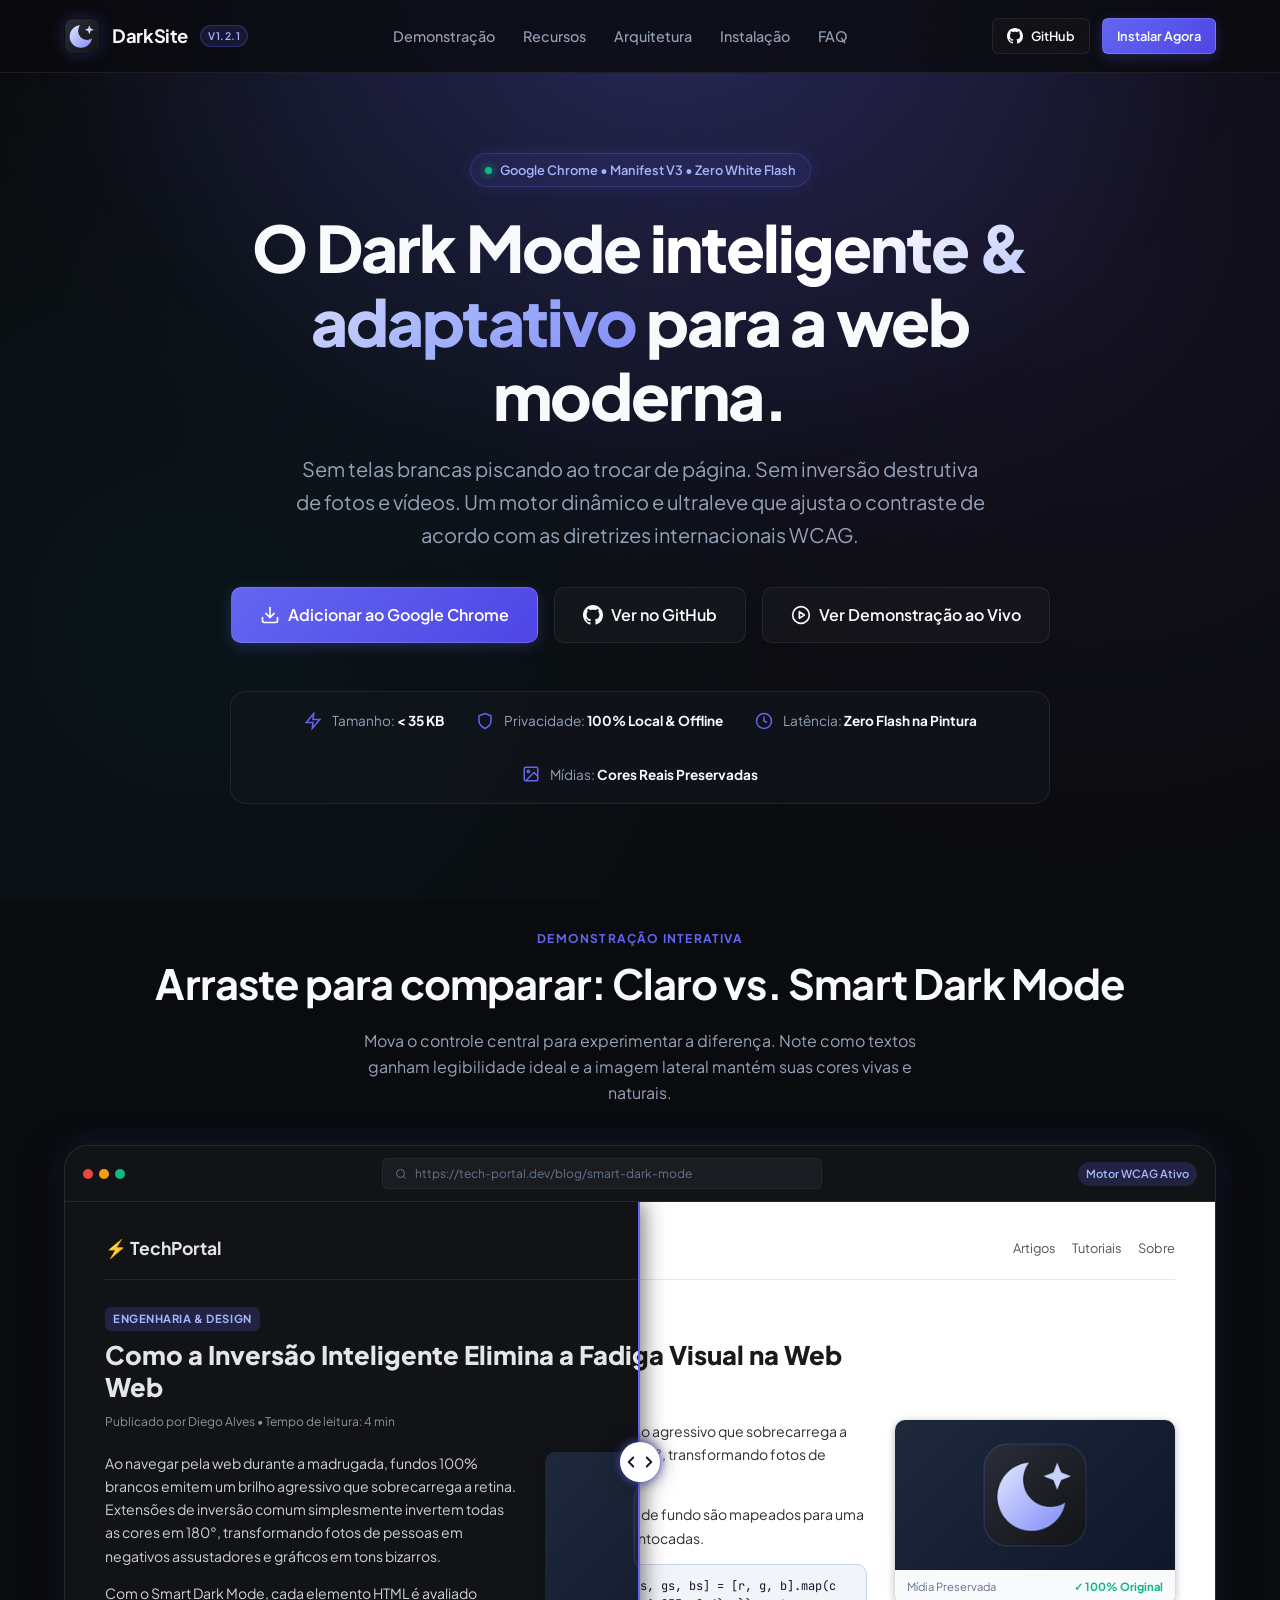
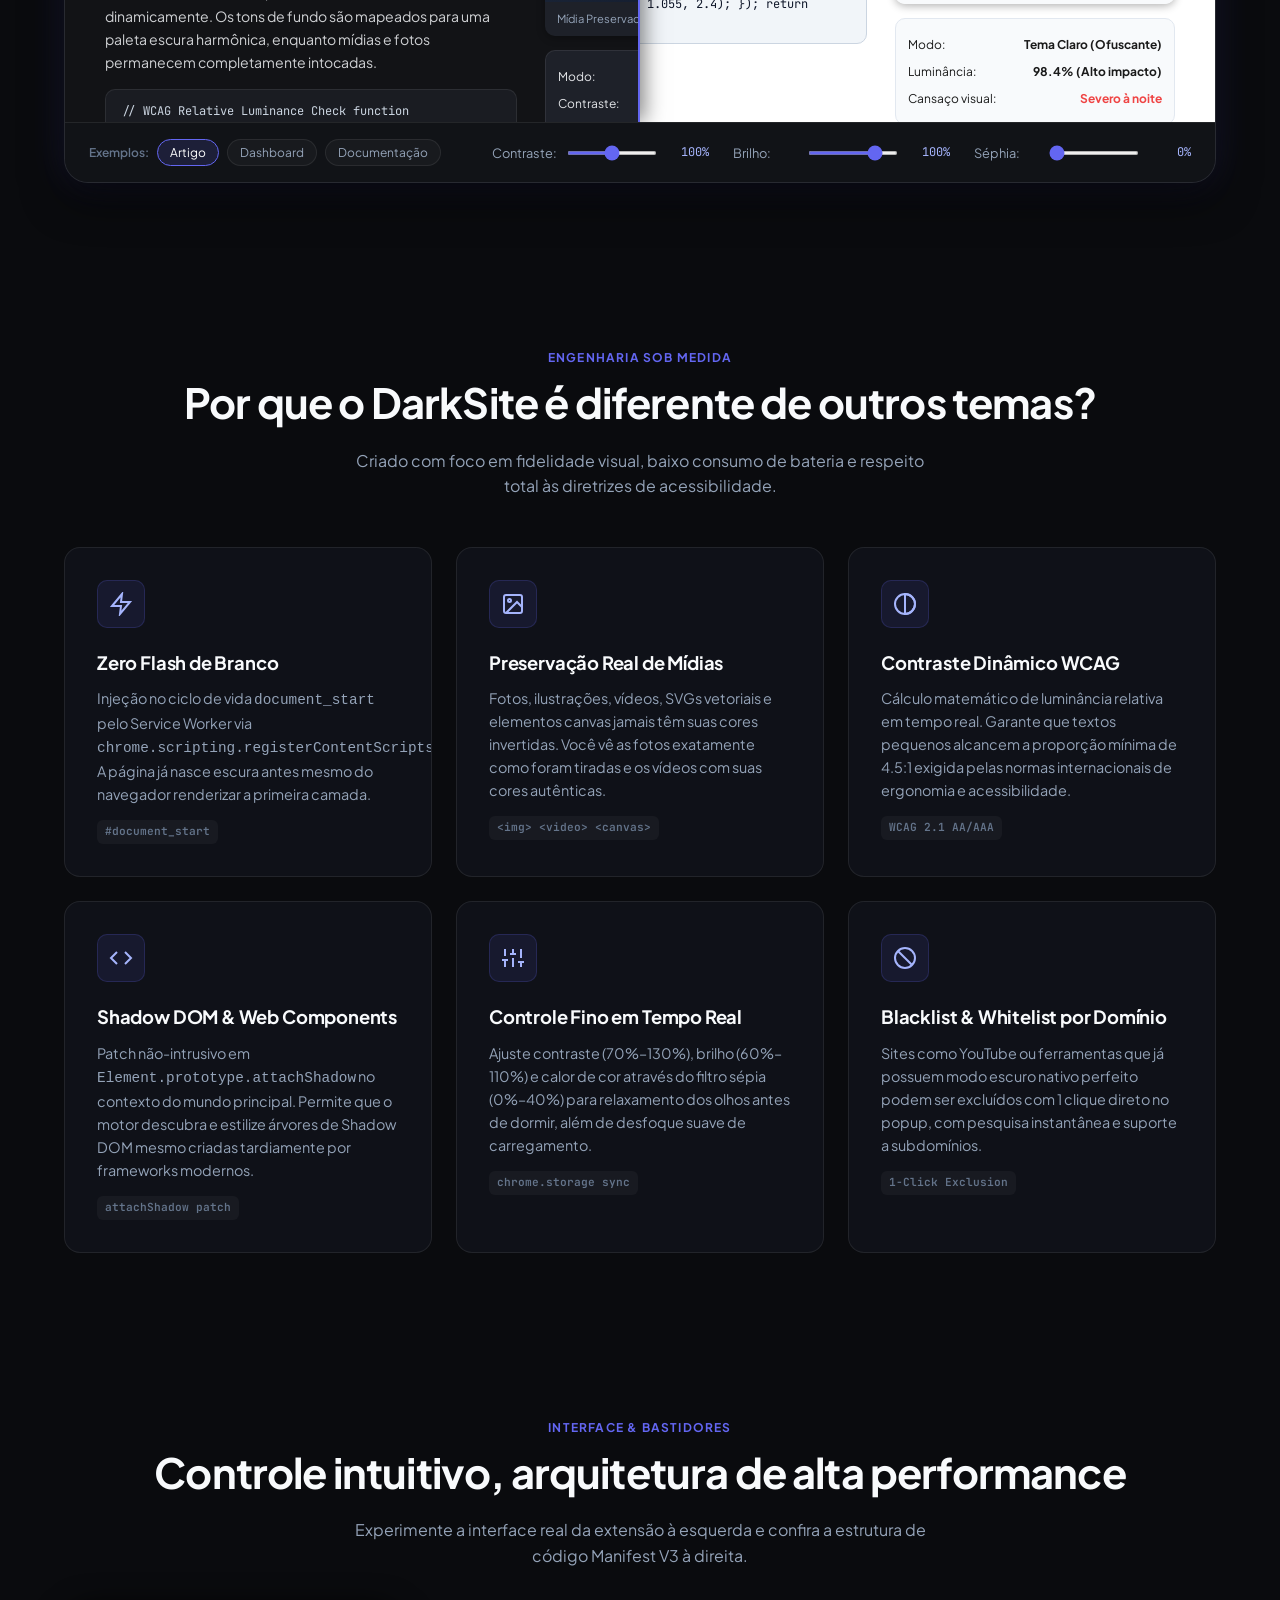
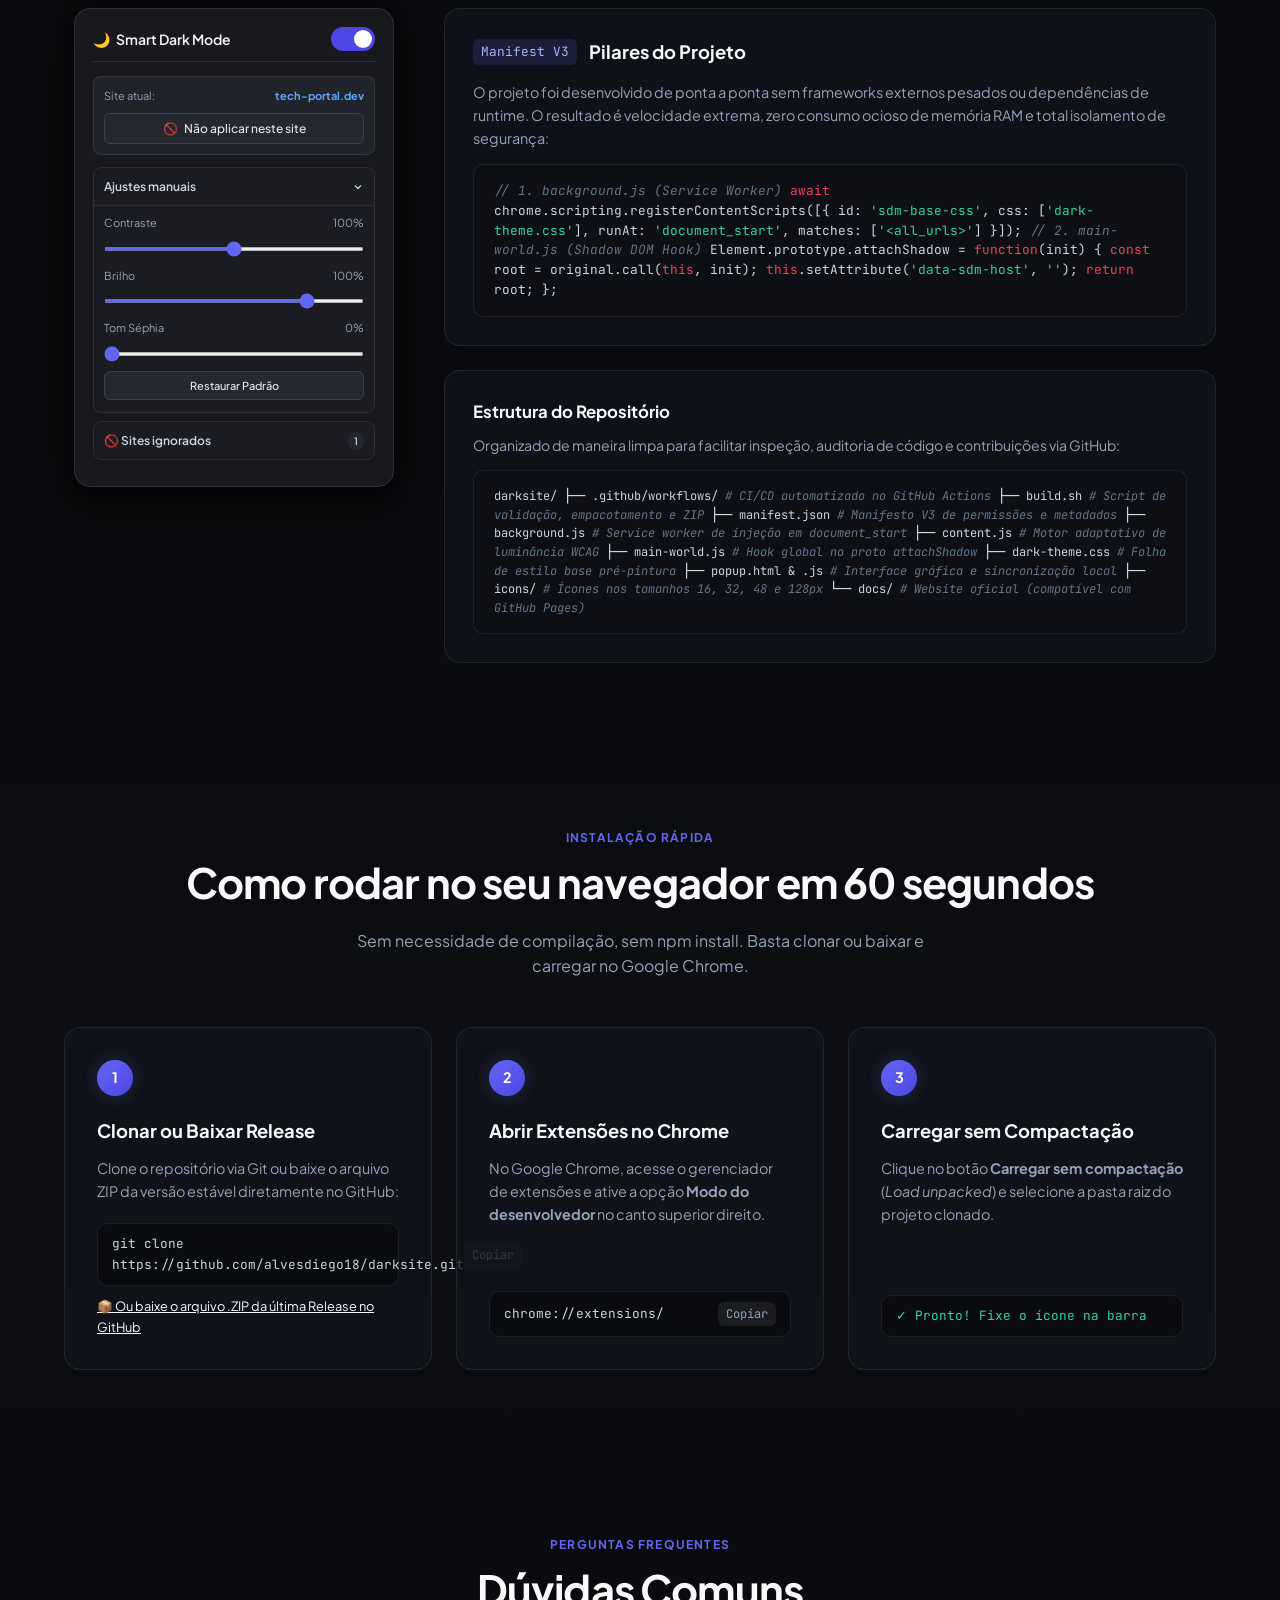
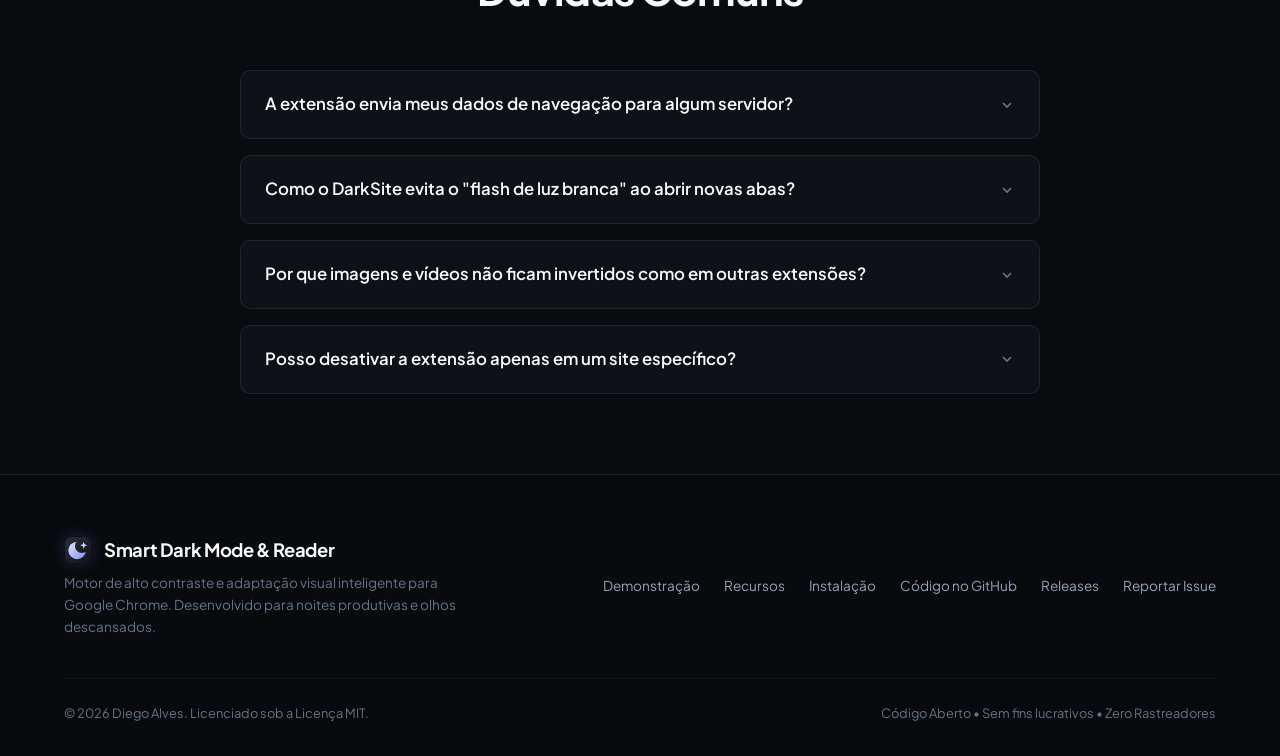
==== commit e64ab17e: "feat: add GitHub repository links and update documentation in landing page and manifest" ====
--- a/docs/index.html
+++ b/docs/index.html
@@ -13,7 +13,9 @@
   <meta property="og:type" content="website">
   <meta property="og:title" content="Smart Dark Mode & Reader — Dark Mode Inteligente">
   <meta property="og:description" content="Navegação noturna sem agressão visual. Preserva fotos, vídeos e ícones com cores 100% naturais.">
+  <meta property="og:url" content="https://github.com/alvesdiego18/darksite">
   <meta property="og:image" content="assets/icon128.png">
+  <link rel="canonical" href="https://github.com/alvesdiego18/darksite">
 
   <!-- Favicon -->
   <link rel="icon" type="image/svg+xml" href="assets/icon.svg">
@@ -89,6 +91,13 @@
             <line x1="12" y1="15" x2="12" y2="3"></line>
           </svg>
           <span>Adicionar ao Google Chrome</span>
+        </a>
+
+        <a href="https://github.com/alvesdiego18/darksite" target="_blank" rel="noopener noreferrer" class="btn btn-secondary btn-lg" id="hero-btn-github">
+          <svg width="20" height="20" viewBox="0 0 24 24" fill="currentColor" aria-hidden="true">
+            <path d="M12 0C5.37 0 0 5.37 0 12c0 5.31 3.435 9.795 8.205 11.385.6.105.825-.255.825-.57 0-.285-.015-1.23-.015-2.235-3.015.555-3.795-.735-4.035-1.41-.135-.345-.72-1.41-1.23-1.695-.42-.225-1.02-.78-.015-.795.945-.015 1.62.87 1.845 1.23 1.08 1.815 2.805 1.305 3.495.99.105-.78.42-1.305.765-1.605-2.67-.3-5.46-1.335-5.46-5.925 0-1.305.465-2.385 1.23-3.225-.12-.3-.54-1.53.12-3.18 0 0 1.005-.315 3.3 1.23.96-.27 1.98-.405 3-.405s2.04.135 3 .405c2.295-1.56 3.3-1.23 3.3-1.23.66 1.65.24 2.88.12 3.18.765.84 1.23 1.905 1.23 3.225 0 4.605-2.805 5.625-5.475 5.925.435.375.81 1.095.81 2.22 0 1.605-.015 2.895-.015 3.3 0 .315.225.69.825.57A12.02 12.02 0 0024 12c0-6.63-5.37-12-12-12z"/>
+          </svg>
+          <span>Ver no GitHub</span>
         </a>
 
         <a href="#demo" class="btn btn-secondary btn-lg" id="hero-btn-demo">
@@ -526,6 +535,8 @@
             </p>
             <div class="arch-code-block" style="font-size: 0.75rem;">
 darksite/
+├── .github/workflows/  <span class="token-comment"># CI/CD automatizado no GitHub Actions</span>
+├── build.sh            <span class="token-comment"># Script de validação, empacotamento e ZIP</span>
 ├── manifest.json       <span class="token-comment"># Manifesto V3 de permissões e metadados</span>
 ├── background.js       <span class="token-comment"># Service worker de injeção em document_start</span>
 ├── content.js          <span class="token-comment"># Motor adaptativo de luminância WCAG</span>
@@ -547,18 +558,23 @@
       <div class="section-header">
         <span class="section-tag">Instalação Rápida</span>
         <h2 class="section-title">Como rodar no seu navegador em 60 segundos</h2>
-        <p class="section-desc">Sem necessidade de compilação, sem npm install. Basta clonar e carregar no Google Chrome.</p>
+        <p class="section-desc">Sem necessidade de compilação, sem npm install. Basta clonar ou baixar e carregar no Google Chrome.</p>
       </div>
 
       <div class="install-steps-grid">
         <!-- Step 1 -->
         <div class="step-card">
           <div class="step-number">1</div>
-          <h3 class="step-title">Clonar o Repositório</h3>
-          <p class="step-desc">Baixe ou clone os arquivos do projeto para o seu computador através do Git.</p>
+          <h3 class="step-title">Clonar ou Baixar Release</h3>
+          <p class="step-desc">Clone o repositório via Git ou baixe o arquivo ZIP da versão estável diretamente no GitHub:</p>
           <div class="code-box-action">
             <span id="cmd-clone">git clone https://github.com/alvesdiego18/darksite.git</span>
             <button class="btn-copy-code" data-copy-target="cmd-clone" title="Copiar comando">Copiar</button>
+          </div>
+          <div style="margin-top: 10px; font-size: 0.8rem;">
+            <a href="https://github.com/alvesdiego18/darksite/releases" target="_blank" rel="noopener noreferrer" style="color: var(--accent-light); text-decoration: underline;">
+              📦 Ou baixe o arquivo .ZIP da última Release no GitHub
+            </a>
           </div>
         </div>
 
@@ -657,6 +673,8 @@
           <a href="#recursos" class="footer-link">Recursos</a>
           <a href="#instalacao" class="footer-link">Instalação</a>
           <a href="https://github.com/alvesdiego18/darksite" target="_blank" rel="noopener noreferrer" class="footer-link">Código no GitHub</a>
+          <a href="https://github.com/alvesdiego18/darksite/releases" target="_blank" rel="noopener noreferrer" class="footer-link">Releases</a>
+          <a href="https://github.com/alvesdiego18/darksite/issues" target="_blank" rel="noopener noreferrer" class="footer-link">Reportar Issue</a>
         </div>
       </div>
 
